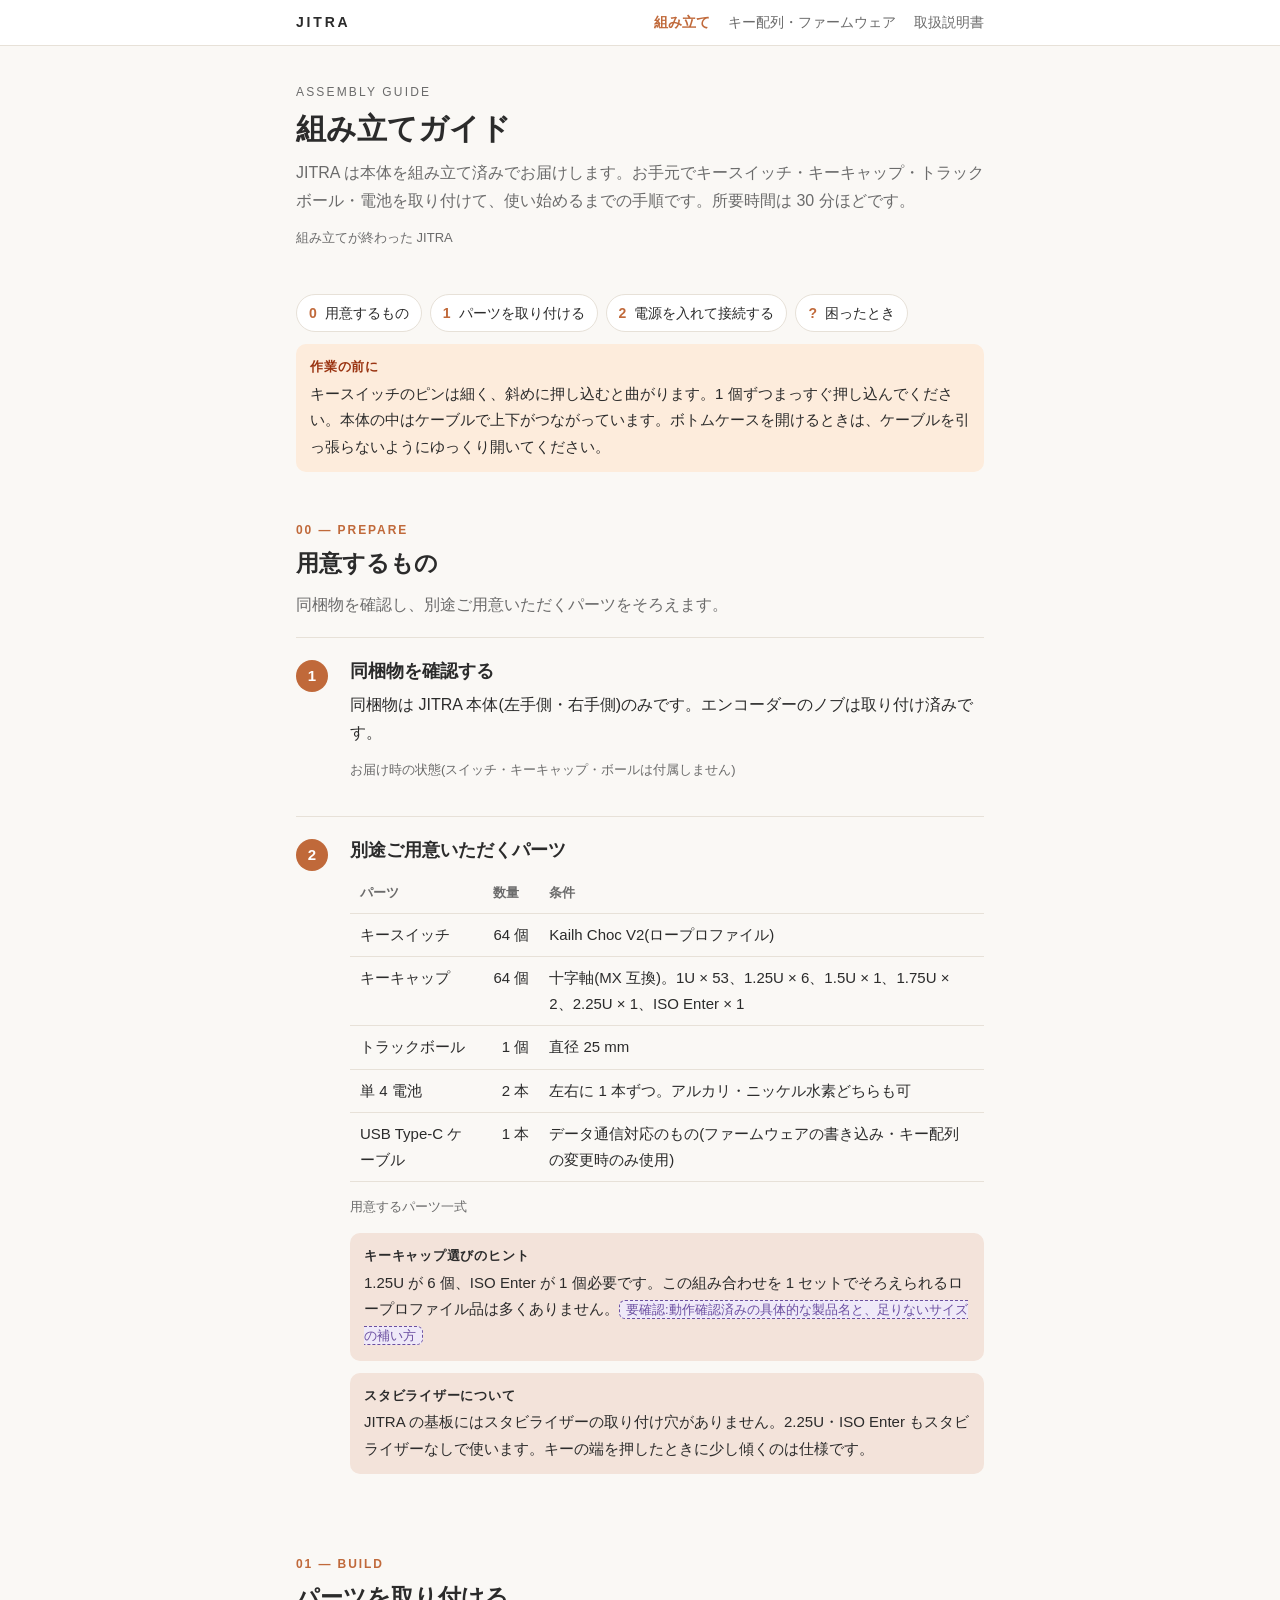
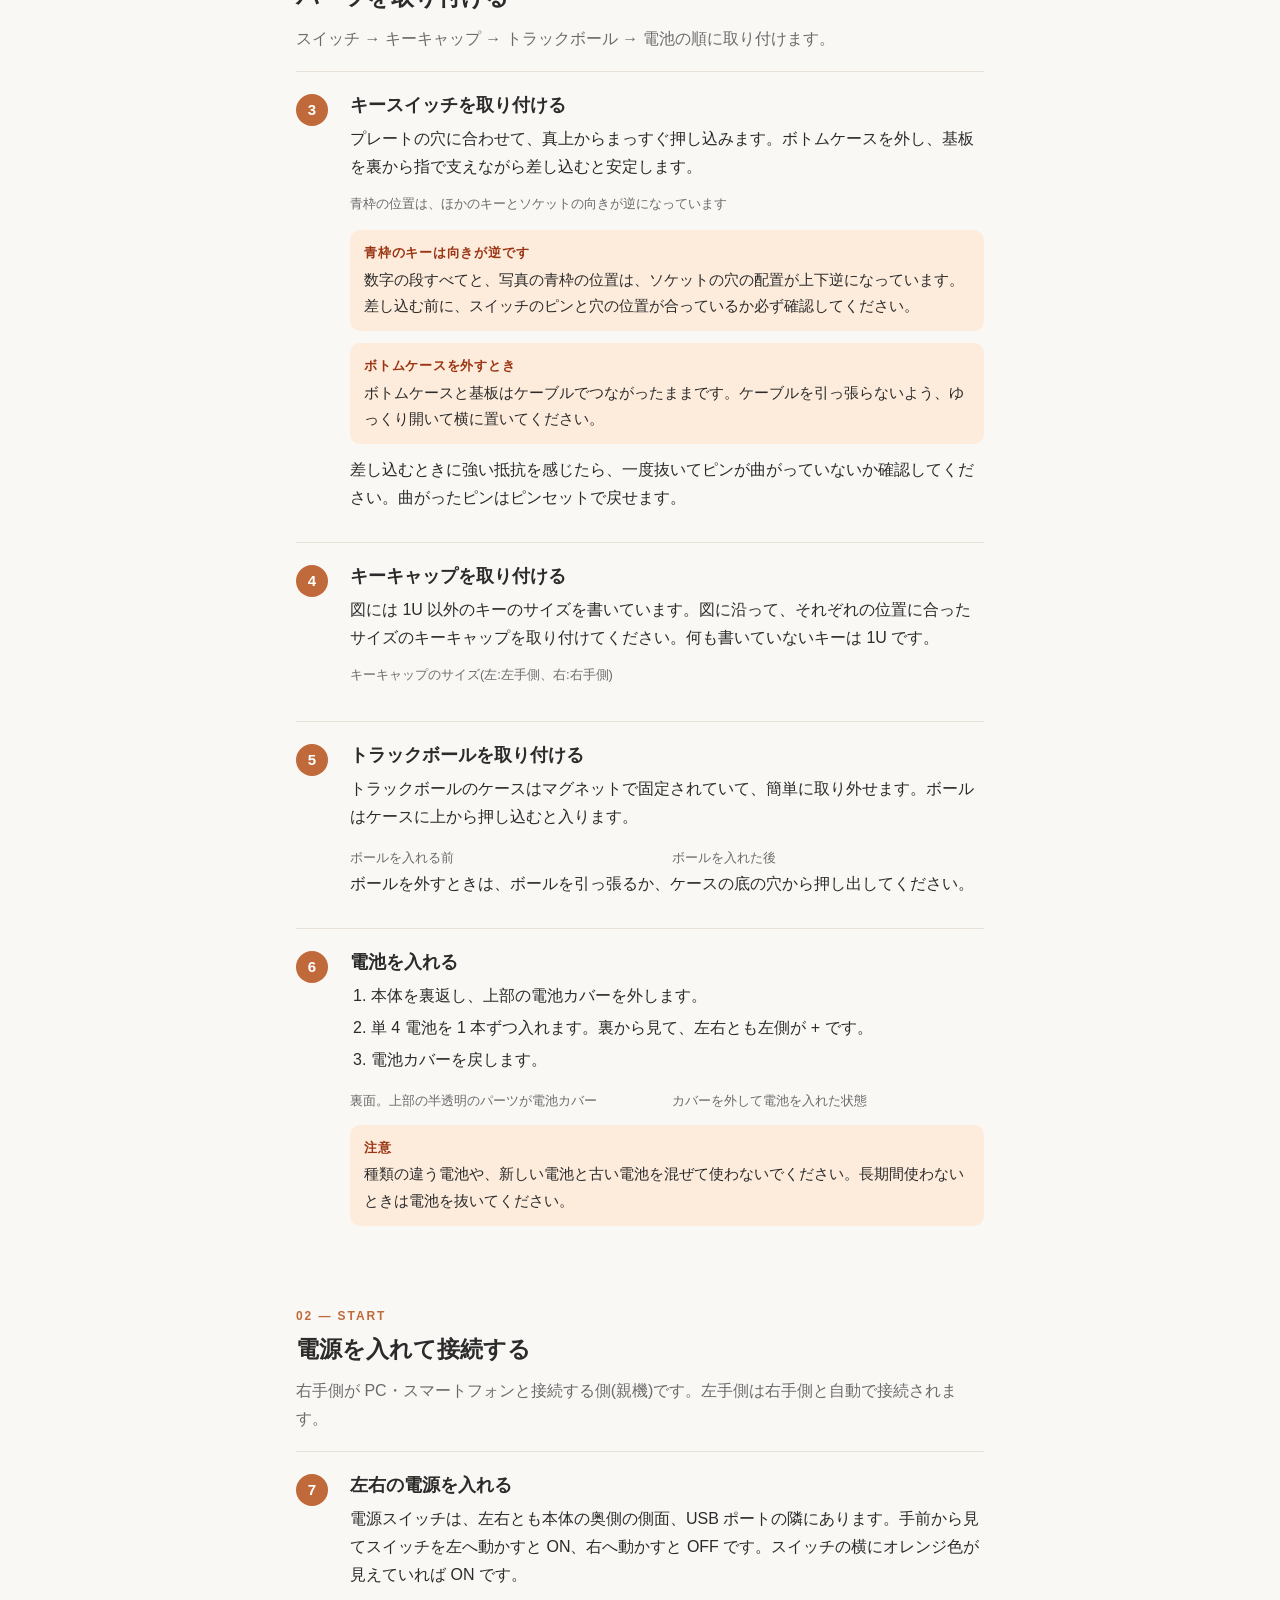
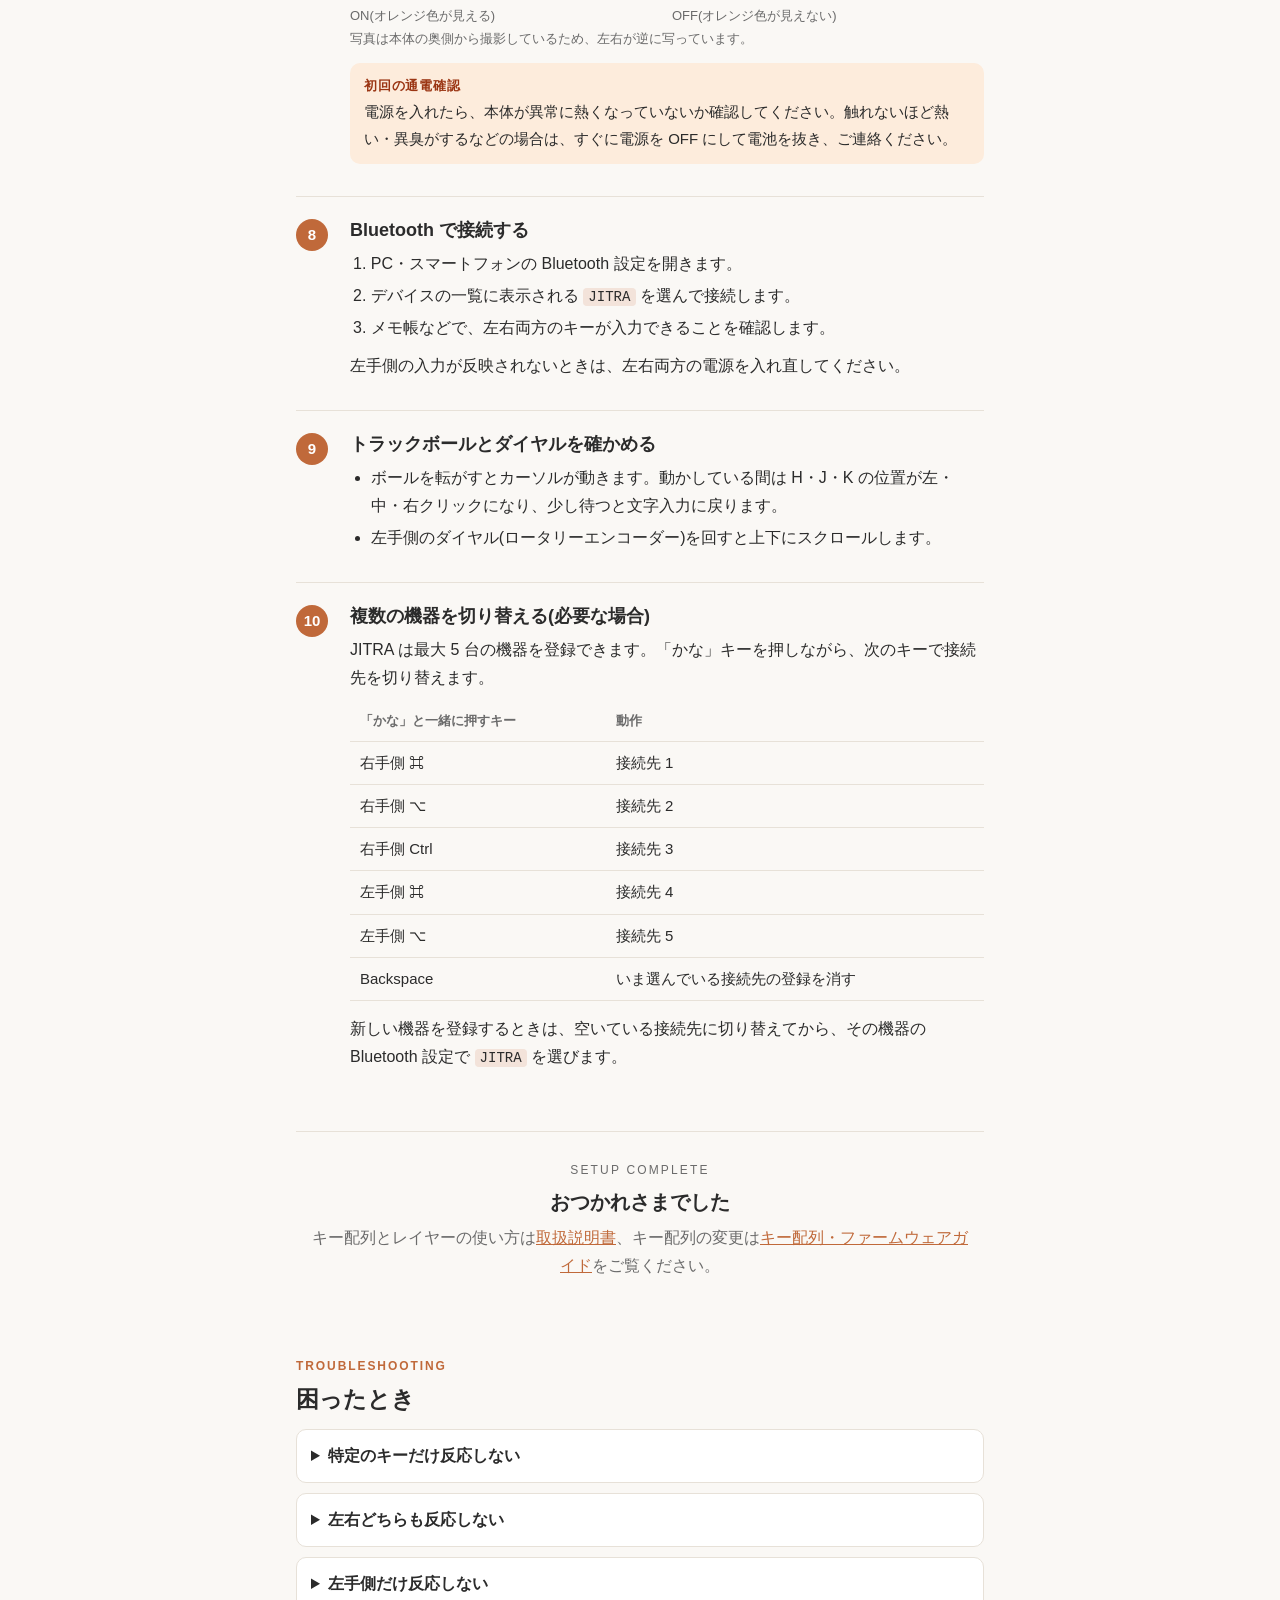
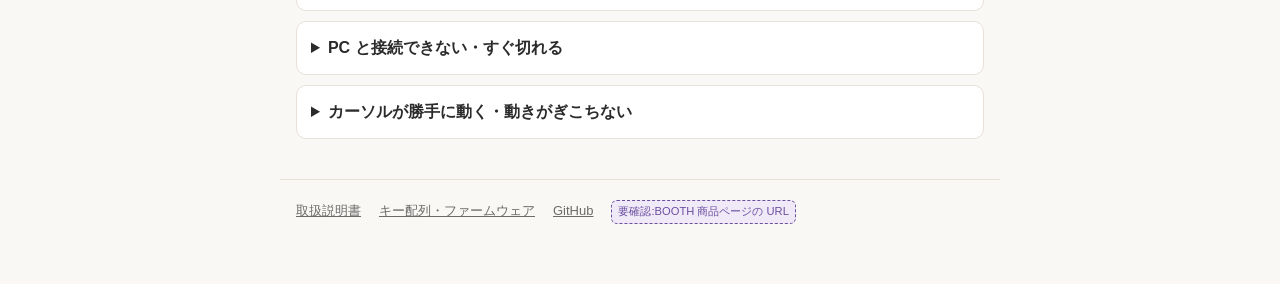
==== docs/assembly.html @ cb67deeb "Add assembly and firmware guides for buyers Co-Authored-By: Claude Opus 5.5 <noreply@anthropic.com>" ====
<!doctype html>
<html lang="ja">
<head>
<meta charset="utf-8">
<meta name="viewport" content="width=device-width, initial-scale=1, viewport-fit=cover">
<title>JITRA 組み立てガイド</title>
<link rel="stylesheet" href="guide.css">
</head>
<body>
<div class="topbar"><div class="in">
  <a class="brand" href="index.html">JITRA</a>
  <a href="assembly.html" aria-current="page">組み立て</a>
  <a href="firmware.html">キー配列・ファームウェア</a>
  <a href="index.html">取扱説明書</a>
</div></div>

<header class="hero">
  <p class="eyebrow">Assembly guide</p>
  <h1>組み立てガイド</h1>
  <p>JITRA は本体を組み立て済みでお届けします。お手元でキースイッチ・キーキャップ・トラックボール・電池を取り付けて、使い始めるまでの手順です。所要時間は 30 分ほどです。</p>
  <figure data-img="assets/guide/a05-complete.jpg"><figcaption>組み立てが終わった JITRA</figcaption></figure>
</header>

<main>
  <ul class="jump">
    <li><a href="#prepare"><b>0</b>用意するもの</a></li>
    <li><a href="#build"><b>1</b>パーツを取り付ける</a></li>
    <li><a href="#start"><b>2</b>電源を入れて接続する</a></li>
    <li><a href="#trouble"><b>?</b>困ったとき</a></li>
  </ul>

  <div class="note warn">
    <strong>作業の前に</strong>
    <p>キースイッチのピンは細く、斜めに押し込むと曲がります。1 個ずつまっすぐ押し込んでください。本体の中はケーブルで上下がつながっています。ボトムケースを開けるときは、ケーブルを引っ張らないようにゆっくり開いてください。</p>
  </div>

  <!-- ───────── 0 ───────── -->
  <section class="part" id="prepare">
    <p class="label">00 — Prepare</p>
    <h2>用意するもの</h2>
    <p class="lead">同梱物を確認し、別途ご用意いただくパーツをそろえます。</p>

    <div class="step">
      <div class="n">1</div>
      <div>
        <h3>同梱物を確認する</h3>
        <p>同梱物は JITRA 本体(左手側・右手側)のみです。エンコーダーのノブは取り付け済みです。</p>
        <figure data-img="assets/guide/a01-unbox.jpg"><figcaption>お届け時の状態(スイッチ・キーキャップ・ボールは付属しません)</figcaption></figure>
      </div>
    </div>

    <div class="step">
      <div class="n">2</div>
      <div>
        <h3>別途ご用意いただくパーツ</h3>
        <div class="tbl"><table>
          <thead><tr><th>パーツ</th><th>数量</th><th>条件</th></tr></thead>
          <tbody>
            <tr><td>キースイッチ</td><td class="num">64 個</td><td>Kailh Choc V2(ロープロファイル)</td></tr>
            <tr><td>キーキャップ</td><td class="num">64 個</td><td>十字軸(MX 互換)。1U × 53、1.25U × 6、1.5U × 1、1.75U × 2、2.25U × 1、ISO Enter × 1</td></tr>
            <tr><td>トラックボール</td><td class="num">1 個</td><td>直径 25 mm</td></tr>
            <tr><td>単 4 電池</td><td class="num">2 本</td><td>左右に 1 本ずつ。アルカリ・ニッケル水素どちらも可</td></tr>
            <tr><td>USB Type-C ケーブル</td><td class="num">1 本</td><td>データ通信対応のもの(ファームウェアの書き込み・キー配列の変更時のみ使用)</td></tr>
          </tbody>
        </table></div>
        <figure data-img="assets/guide/a02-parts.jpg"><figcaption>用意するパーツ一式</figcaption></figure>
        <div class="note">
          <strong>キーキャップ選びのヒント</strong>
          <p>1.25U が 6 個、ISO Enter が 1 個必要です。この組み合わせを 1 セットでそろえられるロープロファイル品は多くありません。<span class="todo">要確認:動作確認済みの具体的な製品名と、足りないサイズの補い方</span></p>
        </div>
        <div class="note">
          <strong>スタビライザーについて</strong>
          <p>JITRA の基板にはスタビライザーの取り付け穴がありません。2.25U・ISO Enter もスタビライザーなしで使います。キーの端を押したときに少し傾くのは仕様です。</p>
        </div>
      </div>
    </div>
  </section>

  <!-- ───────── 1 ───────── -->
  <section class="part" id="build">
    <p class="label">01 — Build</p>
    <h2>パーツを取り付ける</h2>
    <p class="lead">スイッチ → キーキャップ → トラックボール → 電池の順に取り付けます。</p>

    <div class="step">
      <div class="n">3</div>
      <div>
        <h3>キースイッチを取り付ける</h3>
        <p>プレートの穴に合わせて、真上からまっすぐ押し込みます。ボトムケースを外し、基板を裏から指で支えながら差し込むと安定します。</p>
        <figure data-img="assets/guide/a03-switch-orient.jpg"><figcaption>青枠の位置は、ほかのキーとソケットの向きが逆になっています</figcaption></figure>
        <div class="note warn">
          <strong>青枠のキーは向きが逆です</strong>
          <p>数字の段すべてと、写真の青枠の位置は、ソケットの穴の配置が上下逆になっています。差し込む前に、スイッチのピンと穴の位置が合っているか必ず確認してください。</p>
        </div>
        <div class="note warn">
          <strong>ボトムケースを外すとき</strong>
          <p>ボトムケースと基板はケーブルでつながったままです。ケーブルを引っ張らないよう、ゆっくり開いて横に置いてください。</p>
        </div>
        <p>差し込むときに強い抵抗を感じたら、一度抜いてピンが曲がっていないか確認してください。曲がったピンはピンセットで戻せます。</p>
      </div>
    </div>

    <div class="step">
      <div class="n">4</div>
      <div>
        <h3>キーキャップを取り付ける</h3>
        <p>図には 1U 以外のキーのサイズを書いています。図に沿って、それぞれの位置に合ったサイズのキーキャップを取り付けてください。何も書いていないキーは 1U です。</p>
        <figure data-img="assets/guide/a04-keycap-size.jpg"><figcaption>キーキャップのサイズ(左:左手側、右:右手側)</figcaption></figure>
      </div>
    </div>

    <div class="step">
      <div class="n">5</div>
      <div>
        <h3>トラックボールを取り付ける</h3>
        <p>トラックボールのケースはマグネットで固定されていて、簡単に取り外せます。ボールはケースに上から押し込むと入ります。</p>
        <div class="grid2">
          <figure data-img="assets/guide/a06-trackball-before.jpg"><figcaption>ボールを入れる前</figcaption></figure>
          <figure data-img="assets/guide/a06-trackball-after.jpg"><figcaption>ボールを入れた後</figcaption></figure>
        </div>
        <p>ボールを外すときは、ボールを引っ張るか、ケースの底の穴から押し出してください。</p>
      </div>
    </div>

    <div class="step">
      <div class="n">6</div>
      <div>
        <h3>電池を入れる</h3>
        <ol>
          <li>本体を裏返し、上部の電池カバーを外します。</li>
          <li>単 4 電池を 1 本ずつ入れます。裏から見て、左右とも左側が + です。</li>
          <li>電池カバーを戻します。</li>
        </ol>
        <div class="grid2">
          <figure data-img="assets/guide/a07-battery-cover.jpg"><figcaption>裏面。上部の半透明のパーツが電池カバー</figcaption></figure>
          <figure data-img="assets/guide/a08-battery.jpg"><figcaption>カバーを外して電池を入れた状態</figcaption></figure>
        </div>
        <div class="note warn">
          <strong>注意</strong>
          <p>種類の違う電池や、新しい電池と古い電池を混ぜて使わないでください。長期間使わないときは電池を抜いてください。</p>
        </div>
      </div>
    </div>
  </section>

  <!-- ───────── 2 ───────── -->
  <section class="part" id="start">
    <p class="label">02 — Start</p>
    <h2>電源を入れて接続する</h2>
    <p class="lead">右手側が PC・スマートフォンと接続する側(親機)です。左手側は右手側と自動で接続されます。</p>

    <div class="step">
      <div class="n">7</div>
      <div>
        <h3>左右の電源を入れる</h3>
        <p>電源スイッチは、左右とも本体の奥側の側面、USB ポートの隣にあります。手前から見てスイッチを左へ動かすと ON、右へ動かすと OFF です。スイッチの横にオレンジ色が見えていれば ON です。</p>
        <div class="grid2">
          <figure data-img="assets/guide/a09-power-on.jpg"><figcaption>ON(オレンジ色が見える)</figcaption></figure>
          <figure data-img="assets/guide/a09-power-off.jpg"><figcaption>OFF(オレンジ色が見えない)</figcaption></figure>
        </div>
        <p style="font-size:13px;color:var(--muted)">写真は本体の奥側から撮影しているため、左右が逆に写っています。</p>
        <div class="note warn">
          <strong>初回の通電確認</strong>
          <p>電源を入れたら、本体が異常に熱くなっていないか確認してください。触れないほど熱い・異臭がするなどの場合は、すぐに電源を OFF にして電池を抜き、ご連絡ください。</p>
        </div>
      </div>
    </div>

    <div class="step">
      <div class="n">8</div>
      <div>
        <h3>Bluetooth で接続する</h3>
        <ol>
          <li>PC・スマートフォンの Bluetooth 設定を開きます。</li>
          <li>デバイスの一覧に表示される <code>JITRA</code> を選んで接続します。</li>
          <li>メモ帳などで、左右両方のキーが入力できることを確認します。</li>
        </ol>
        <p>左手側の入力が反映されないときは、左右両方の電源を入れ直してください。</p>
      </div>
    </div>

    <div class="step">
      <div class="n">9</div>
      <div>
        <h3>トラックボールとダイヤルを確かめる</h3>
        <ul>
          <li>ボールを転がすとカーソルが動きます。動かしている間は H・J・K の位置が左・中・右クリックになり、少し待つと文字入力に戻ります。</li>
          <li>左手側のダイヤル(ロータリーエンコーダー)を回すと上下にスクロールします。</li>
        </ul>
      </div>
    </div>

    <div class="step">
      <div class="n">10</div>
      <div>
        <h3>複数の機器を切り替える(必要な場合)</h3>
        <p>JITRA は最大 5 台の機器を登録できます。「かな」キーを押しながら、次のキーで接続先を切り替えます。</p>
        <div class="tbl"><table>
          <thead><tr><th>「かな」と一緒に押すキー</th><th>動作</th></tr></thead>
          <tbody>
            <tr><td>右手側 ⌘</td><td>接続先 1</td></tr>
            <tr><td>右手側 ⌥</td><td>接続先 2</td></tr>
            <tr><td>右手側 Ctrl</td><td>接続先 3</td></tr>
            <tr><td>左手側 ⌘</td><td>接続先 4</td></tr>
            <tr><td>左手側 ⌥</td><td>接続先 5</td></tr>
            <tr><td>Backspace</td><td>いま選んでいる接続先の登録を消す</td></tr>
          </tbody>
        </table></div>
        <p>新しい機器を登録するときは、空いている接続先に切り替えてから、その機器の Bluetooth 設定で <code>JITRA</code> を選びます。</p>
      </div>
    </div>

    <div class="done">
      <p class="eyebrow">Setup complete</p>
      <h3>おつかれさまでした</h3>
      <p>キー配列とレイヤーの使い方は<a href="index.html">取扱説明書</a>、キー配列の変更は<a href="firmware.html">キー配列・ファームウェアガイド</a>をご覧ください。</p>
    </div>
  </section>

  <!-- ───────── ? ───────── -->
  <section class="part" id="trouble">
    <p class="label">Troubleshooting</p>
    <h2>困ったとき</h2>

    <details>
      <summary>特定のキーだけ反応しない</summary>
      <div><p>そのキーのスイッチを一度抜き、ピンが曲がっていないか、向きが合っているか(手順 3 の青枠)を確認してから差し直してください。ほかのキーのスイッチと入れ替えて、スイッチ側の不良かどうかを切り分けることもできます。</p></div>
    </details>
    <details>
      <summary>左右どちらも反応しない</summary>
      <div><p>電池の向きと残量、電源スイッチが ON(オレンジ色が見える状態)になっているかを確認してください。</p></div>
    </details>
    <details>
      <summary>左手側だけ反応しない</summary>
      <div><p>左手側の電池を確認し、左右両方の電源を入れ直してください。直らない場合は<a href="firmware.html#reset">接続のリセット</a>を行ってください。</p></div>
    </details>
    <details>
      <summary>PC と接続できない・すぐ切れる</summary>
      <div><p>PC の Bluetooth 設定から <code>JITRA</code> を削除し、「かな」+ Backspace で JITRA 側の登録も消してから、もう一度接続してください。</p></div>
    </details>
    <details>
      <summary>カーソルが勝手に動く・動きがぎこちない</summary>
      <div><p>トラックボールケースを外し、ボールとケースの内側のほこりを取り除いてください。</p></div>
    </details>
  </section>
</main>

<footer>
  <a href="index.html">取扱説明書</a>
  <a href="firmware.html">キー配列・ファームウェア</a>
  <a href="https://github.com/fuku813-ui/zmk-config-JITRA">GitHub</a>
  <span class="todo">要確認:BOOTH 商品ページの URL</span>
</footer>

<script>
// 画像ファイルがあれば表示し、まだ無ければ撮影指示の枠を出す
document.querySelectorAll('figure[data-img]').forEach(function (f) {
  var src = f.getAttribute('data-img');
  var cap = f.querySelector('figcaption');
  var img = new Image();
  img.alt = cap ? cap.textContent : '';
  img.loading = 'lazy';
  img.onload = function () { f.insertBefore(img, cap); };
  img.onerror = function () {
    var ph = document.createElement('div');
    ph.className = 'ph';
    ph.innerHTML = '<div><b></b><span></span></div>';
    ph.querySelector('b').textContent = src.split('/').pop();
    ph.querySelector('span').textContent = '写真:' + img.alt;
    f.insertBefore(ph, cap);
  };
  img.src = src;
});
</script>
</body>
</html>
---- docs/guide.css ----
/* JITRA 購入者向けガイド共通スタイル(取扱説明書 index.html と同じトークン) */
:root {
  --bg: #faf8f5;
  --card: #ffffff;
  --text: #2b2b2b;
  --muted: #6b6b6b;
  --accent: #c0693a;
  --accent-soft: #f3e3da;
  --line: #e7e1d8;
  --warn: #9a3412;
  --warn-soft: #fdecdc;
  --todo: #6b4fa0;
  --todo-soft: #efe9f8;
  --k1: #ffffff;
  --k2: #f3e3da;
  --k3: #e9d1bd;
  --k4: #d9b393;
  --mono: ui-monospace, "SF Mono", Menlo, Consolas, monospace;
}
@media (prefers-color-scheme: dark) {
  :root:not([data-theme="light"]) {
    --bg: #1c1a18; --card: #262320; --text: #ece7e1; --muted: #aba39a;
    --accent: #e08a5f; --accent-soft: #3a2c23; --line: #3a342d;
    --warn: #f0a070; --warn-soft: #3b2418; --todo: #c4aef0; --todo-soft: #2c2538;
    --k1: #2e2a26; --k2: #3a2c23; --k3: #4a3526; --k4: #5e4029;
    color-scheme: dark;
  }
}
:root[data-theme="dark"] {
  --bg: #1c1a18; --card: #262320; --text: #ece7e1; --muted: #aba39a;
  --accent: #e08a5f; --accent-soft: #3a2c23; --line: #3a342d;
  --warn: #f0a070; --warn-soft: #3b2418; --todo: #c4aef0; --todo-soft: #2c2538;
  --k1: #2e2a26; --k2: #3a2c23; --k3: #4a3526; --k4: #5e4029;
  color-scheme: dark;
}
* { box-sizing: border-box; }
body {
  margin: 0;
  background: var(--bg);
  color: var(--text);
  font-family: -apple-system, BlinkMacSystemFont, "Hiragino Sans", "Yu Gothic", sans-serif;
  font-size: 16px;
  line-height: 1.75;
  padding-bottom: 60px;
}
a { color: var(--accent); }
a:focus-visible, summary:focus-visible { outline: 2px solid var(--accent); outline-offset: 2px; }
code { font-family: var(--mono); font-size: 0.88em; background: var(--accent-soft); padding: 1px 5px; border-radius: 4px; word-break: break-all; }

.topbar { border-bottom: 1px solid var(--line); background: var(--card); }
.topbar .in { max-width: 720px; margin: 0 auto; padding: 10px 16px; display: flex; flex-wrap: wrap; gap: 6px 18px; align-items: center; font-size: 14px; }
.topbar .brand { font-weight: 700; letter-spacing: 0.2em; margin-right: auto; color: var(--text); text-decoration: none; }
.topbar a { color: var(--muted); text-decoration: none; }
.topbar a[aria-current="page"] { color: var(--accent); font-weight: 600; }

header.hero { max-width: 720px; margin: 0 auto; padding: 36px 16px 8px; }
header.hero .eyebrow { font-size: 12px; letter-spacing: 0.18em; color: var(--muted); text-transform: uppercase; margin: 0; }
header.hero h1 { margin: 6px 0 10px; font-size: 30px; line-height: 1.35; text-wrap: balance; }
header.hero p { margin: 0; color: var(--muted); }

main { max-width: 720px; margin: 0 auto; padding: 0 16px; }

.jump { display: flex; flex-wrap: wrap; gap: 8px; margin: 22px 0 8px; padding: 0; list-style: none; }
.jump a { display: inline-flex; gap: 8px; align-items: baseline; padding: 6px 12px; border: 1px solid var(--line); border-radius: 999px; background: var(--card); color: var(--text); text-decoration: none; font-size: 14px; }
.jump a b { color: var(--accent); font-variant-numeric: tabular-nums; }

section.part { margin-top: 48px; }
.part > .label { font-size: 12px; letter-spacing: 0.16em; color: var(--accent); text-transform: uppercase; margin: 0; font-weight: 600; }
.part > h2 { font-size: 23px; margin: 2px 0 8px; text-wrap: balance; }
.part > .lead { color: var(--muted); margin: 0 0 18px; }

.step { display: grid; grid-template-columns: 40px minmax(0, 1fr); gap: 0 14px; padding: 20px 0; border-top: 1px solid var(--line); }
.step .n { width: 32px; height: 32px; border-radius: 50%; background: var(--accent); color: var(--card); display: grid; place-items: center; font-weight: 700; font-size: 15px; font-variant-numeric: tabular-nums; margin-top: 2px; }
.step h3 { margin: 0 0 6px; font-size: 18px; line-height: 1.5; }
.step p { margin: 0 0 10px; }
.step ol, .step ul { margin: 0 0 10px; padding-left: 1.3em; }
.step li { margin-bottom: 4px; }

.note { border-radius: 10px; padding: 12px 14px; margin: 12px 0; font-size: 15px; background: var(--accent-soft); }
.note > strong:first-child { display: block; font-size: 13px; letter-spacing: 0.06em; margin-bottom: 2px; }
.note.warn { background: var(--warn-soft); }
.note.warn > strong:first-child { color: var(--warn); }
.note p { margin: 0; }

/* 要確認:出品前に内田さんが確認・書き換える箇所 */
.todo { border: 1px dashed var(--todo); color: var(--todo); background: var(--todo-soft); border-radius: 6px; padding: 1px 6px; font-size: 0.86em; }
div.todo { display: block; padding: 8px 12px; margin: 10px 0; }

figure { margin: 12px 0 14px; }
figure img { display: block; width: 100%; height: auto; border-radius: 10px; border: 1px solid var(--line); }
figure figcaption { font-size: 13px; color: var(--muted); margin-top: 6px; }
.ph { display: grid; place-items: center; text-align: center; aspect-ratio: 4 / 3; max-width: 100%; border: 2px dashed var(--line); border-radius: 10px; background: var(--card); color: var(--muted); padding: 16px; font-size: 13px; line-height: 1.6; }
.ph b { display: block; font-family: var(--mono); color: var(--todo); font-weight: 600; margin-bottom: 4px; word-break: break-all; }

.grid2 { display: grid; grid-template-columns: repeat(auto-fit, minmax(220px, 1fr)); gap: 10px; }
.grid2 figure { margin: 0; }

table { border-collapse: collapse; width: 100%; font-size: 15px; }
.tbl { overflow-x: auto; margin: 10px 0 14px; }
th, td { text-align: left; padding: 8px 10px; border-bottom: 1px solid var(--line); vertical-align: top; }
th { font-size: 13px; color: var(--muted); font-weight: 600; white-space: nowrap; }
td.num { font-variant-numeric: tabular-nums; text-align: right; white-space: nowrap; }

.kbdwrap { overflow-x: auto; background: var(--card); border: 1px solid var(--line); border-radius: 10px; padding: 12px; margin: 10px 0; }
svg.kbd { display: block; min-width: 560px; width: 100%; height: auto; }
svg.kbd .k { stroke: var(--muted); stroke-width: 1; }
svg.kbd .u1 { fill: var(--k1); }
svg.kbd .u125 { fill: var(--k2); }
svg.kbd .u15, svg.kbd .u175 { fill: var(--k3); }
svg.kbd .u225, svg.kbd .iso { fill: var(--k4); }
svg.kbd text { fill: var(--text); text-anchor: middle; font-family: inherit; }
.legend { display: flex; flex-wrap: wrap; gap: 6px 14px; font-size: 13px; color: var(--muted); }
.legend i { display: inline-block; width: 14px; height: 14px; border: 1px solid var(--muted); border-radius: 3px; vertical-align: -2px; margin-right: 4px; }

details { border: 1px solid var(--line); border-radius: 10px; background: var(--card); margin: 10px 0; }
details summary { cursor: pointer; padding: 12px 14px; font-weight: 600; }
details > div { padding: 0 14px 12px; }

.done { text-align: center; padding: 28px 16px; margin-top: 30px; border-top: 1px solid var(--line); }
.done h3 { font-size: 20px; margin: 4px 0; }
.done p { color: var(--muted); margin: 0; }

footer { max-width: 720px; margin: 40px auto 0; padding: 20px 16px 0; border-top: 1px solid var(--line); font-size: 13px; color: var(--muted); display: flex; flex-wrap: wrap; gap: 6px 18px; }
footer a { color: var(--muted); }
.done .eyebrow { font-size: 12px; letter-spacing: 0.18em; color: var(--muted); text-transform: uppercase; margin: 0; }
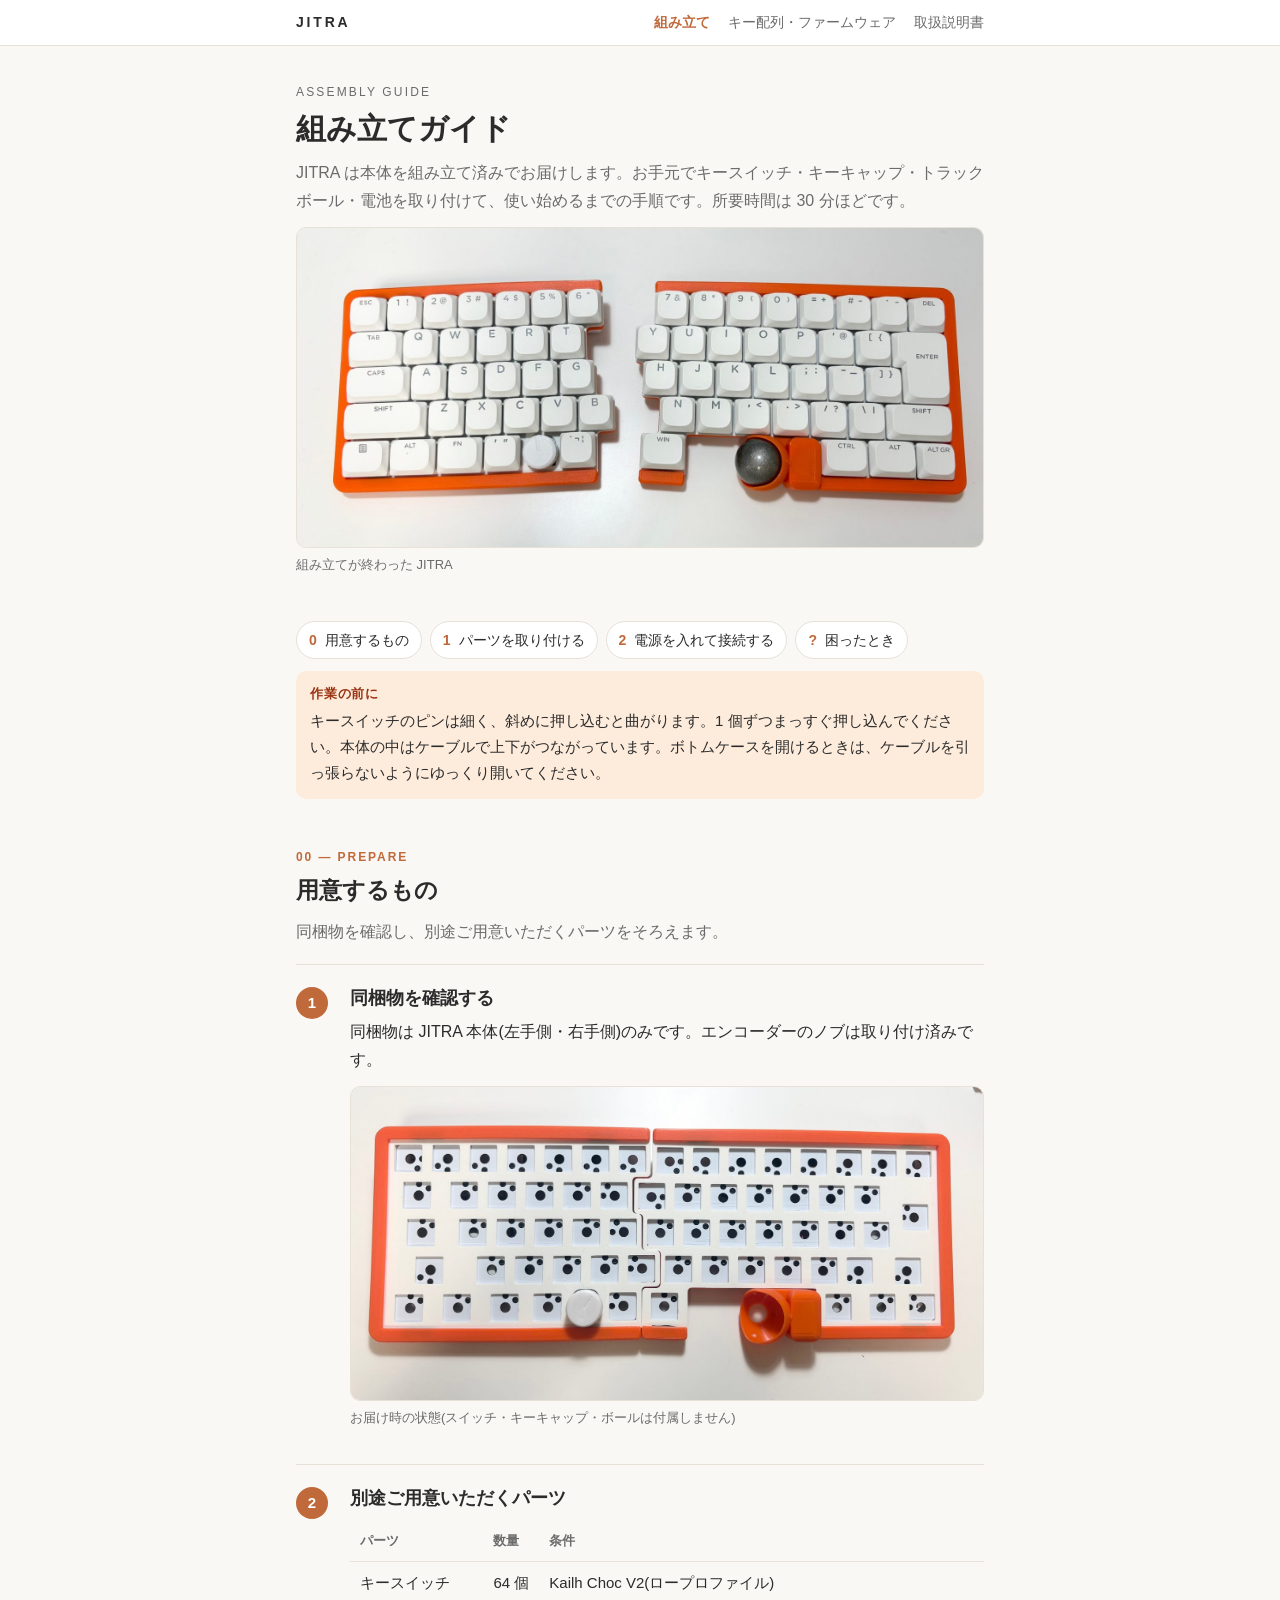
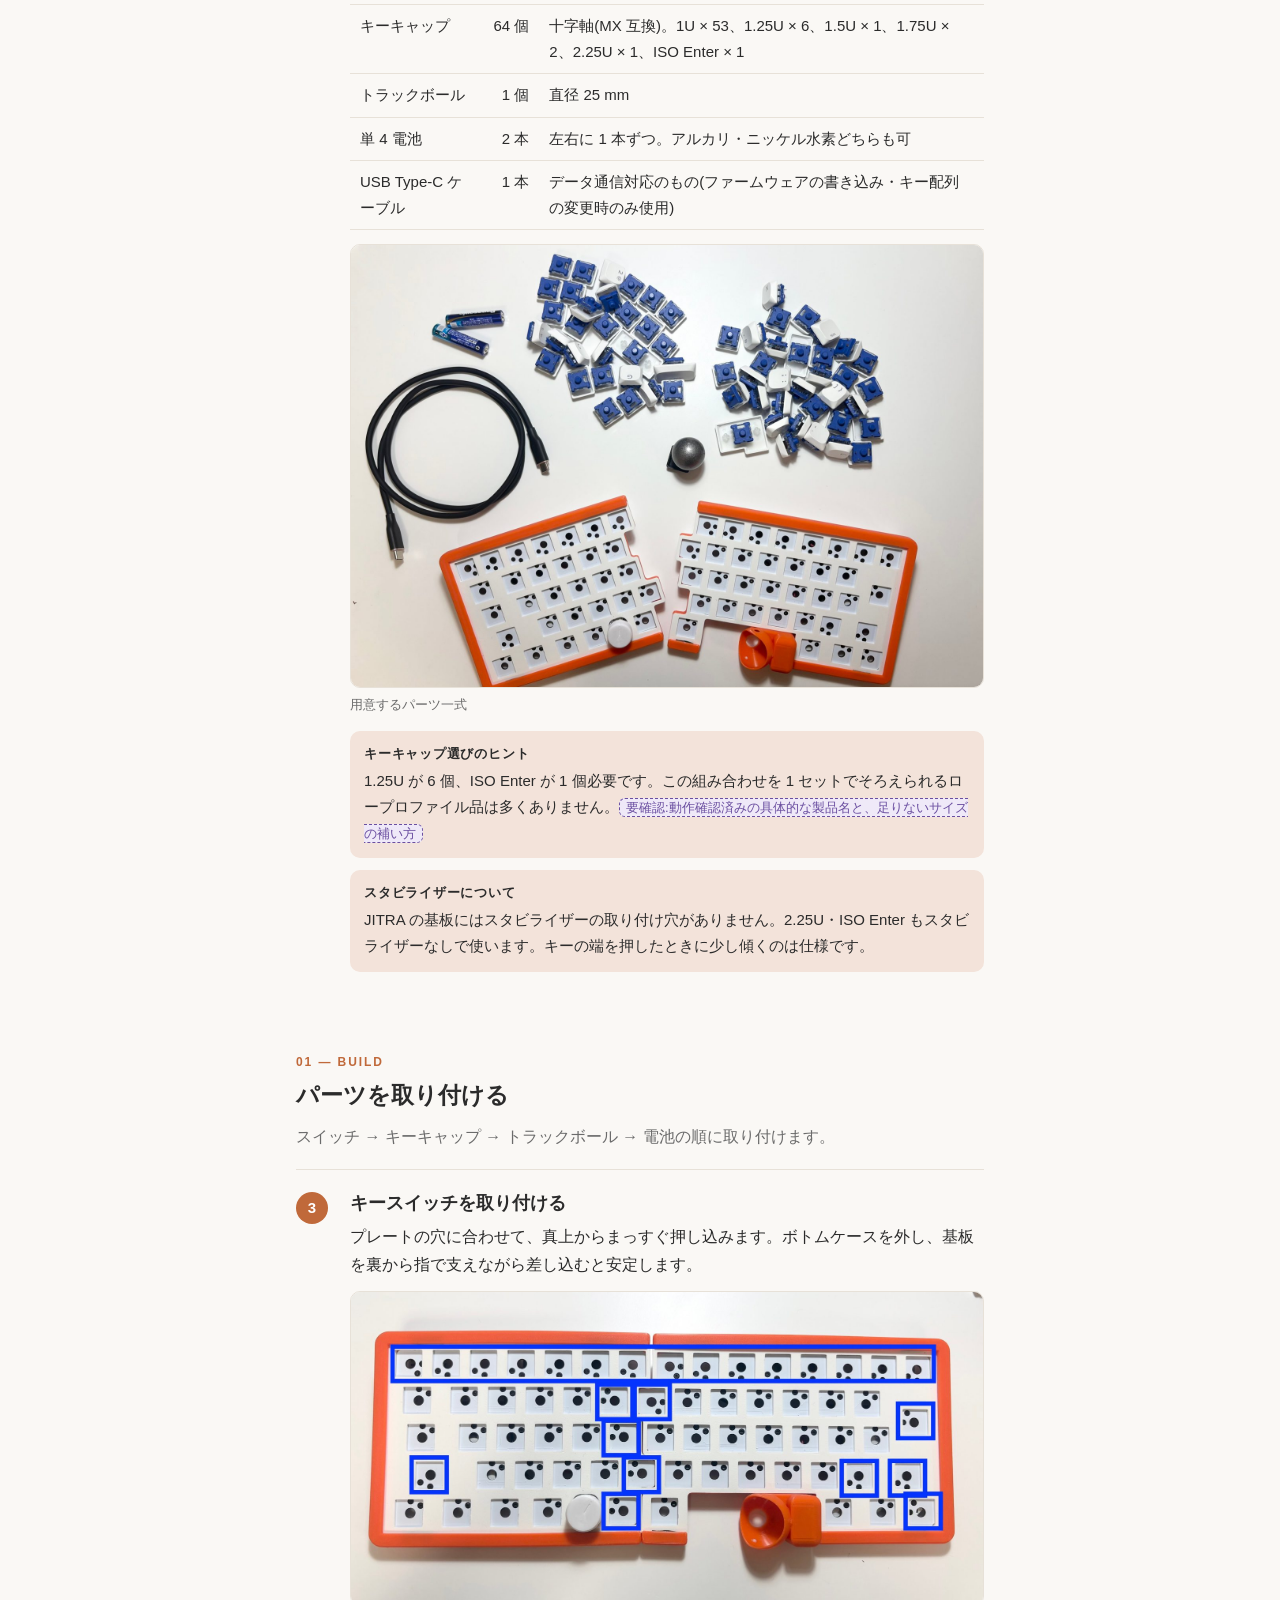
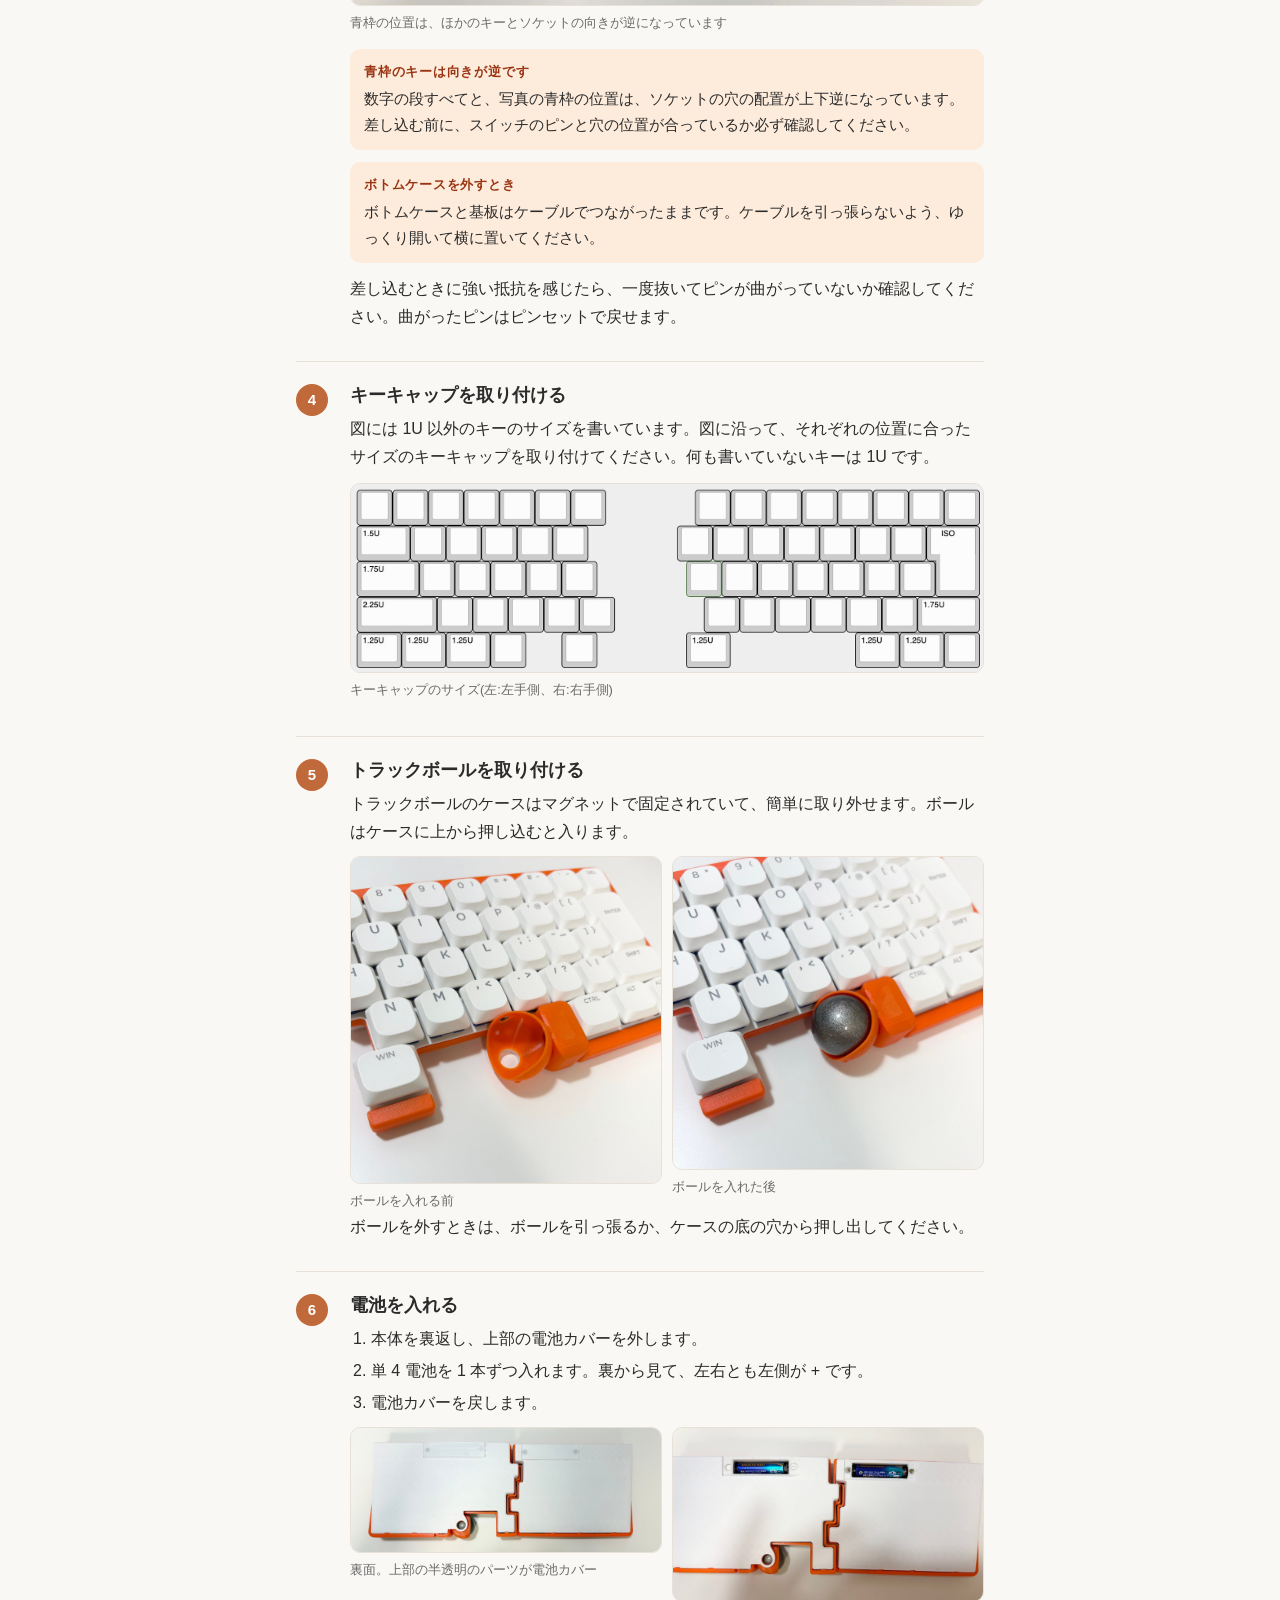
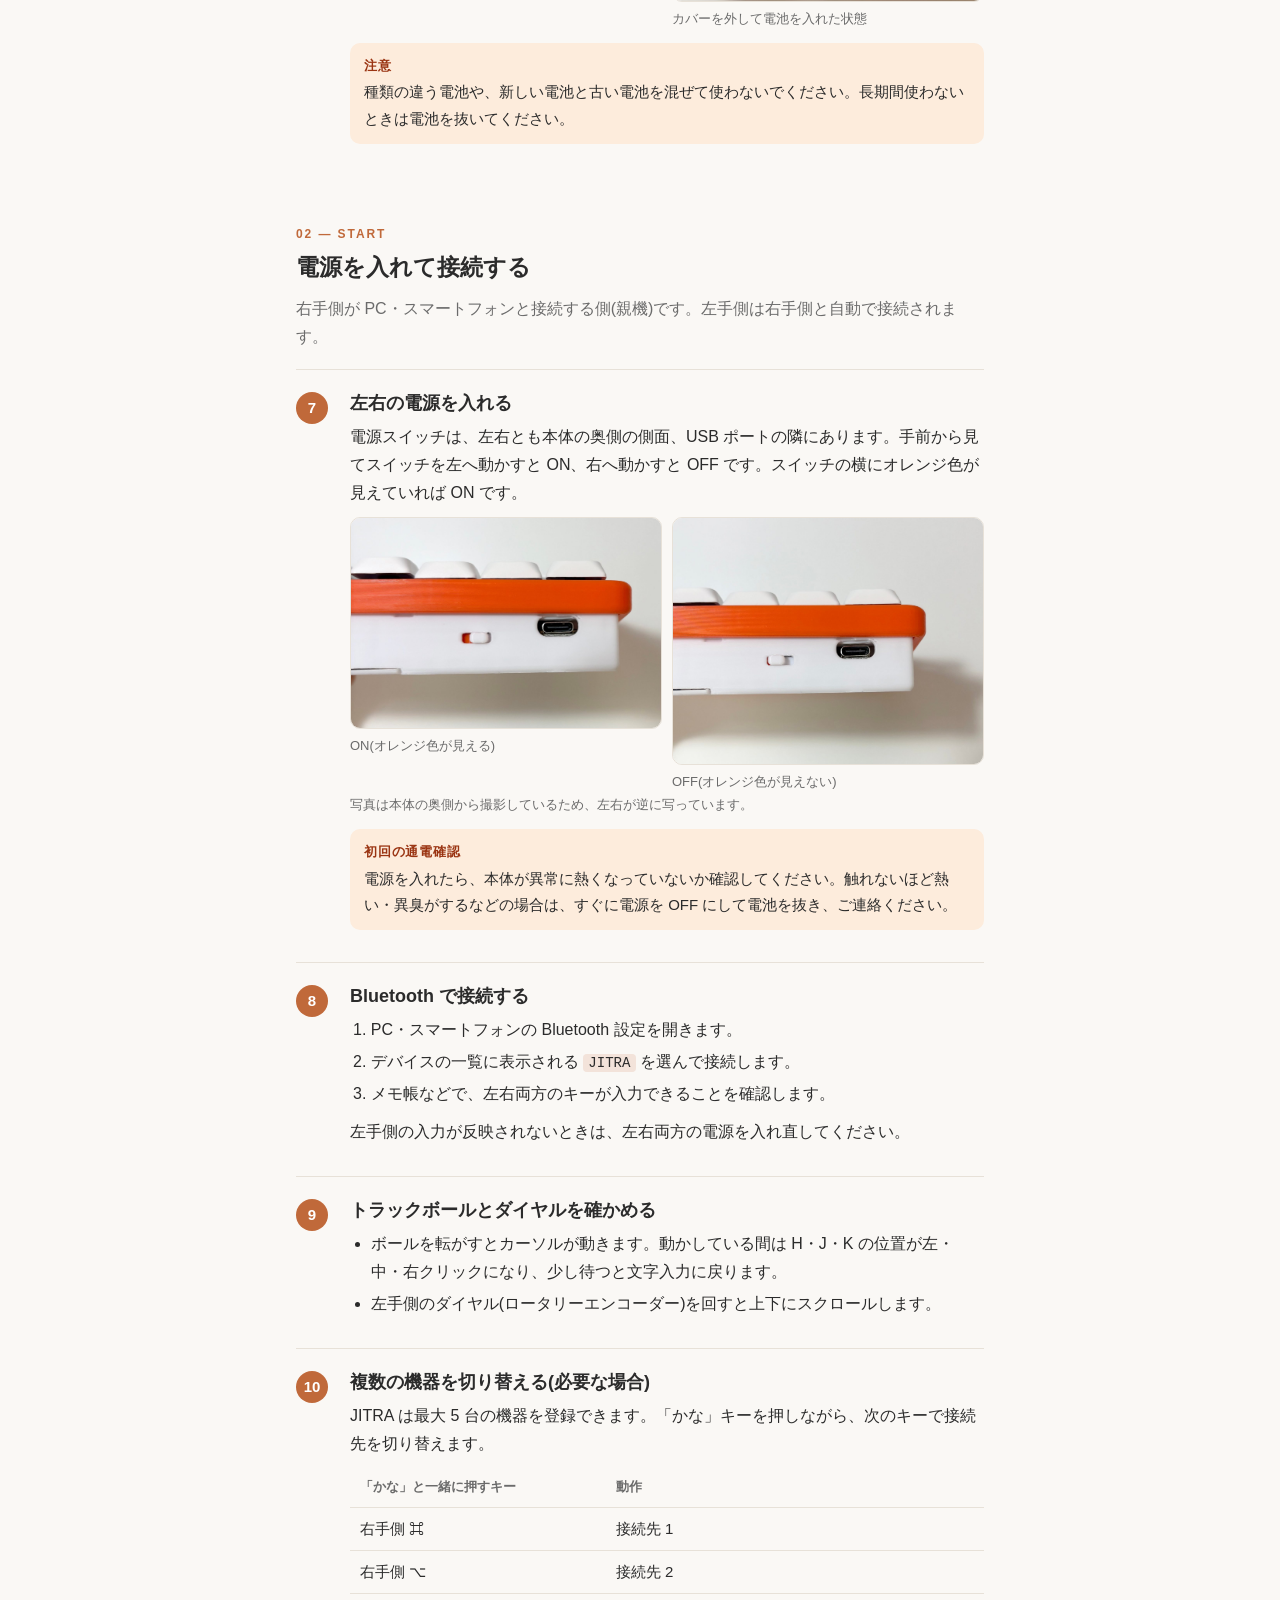
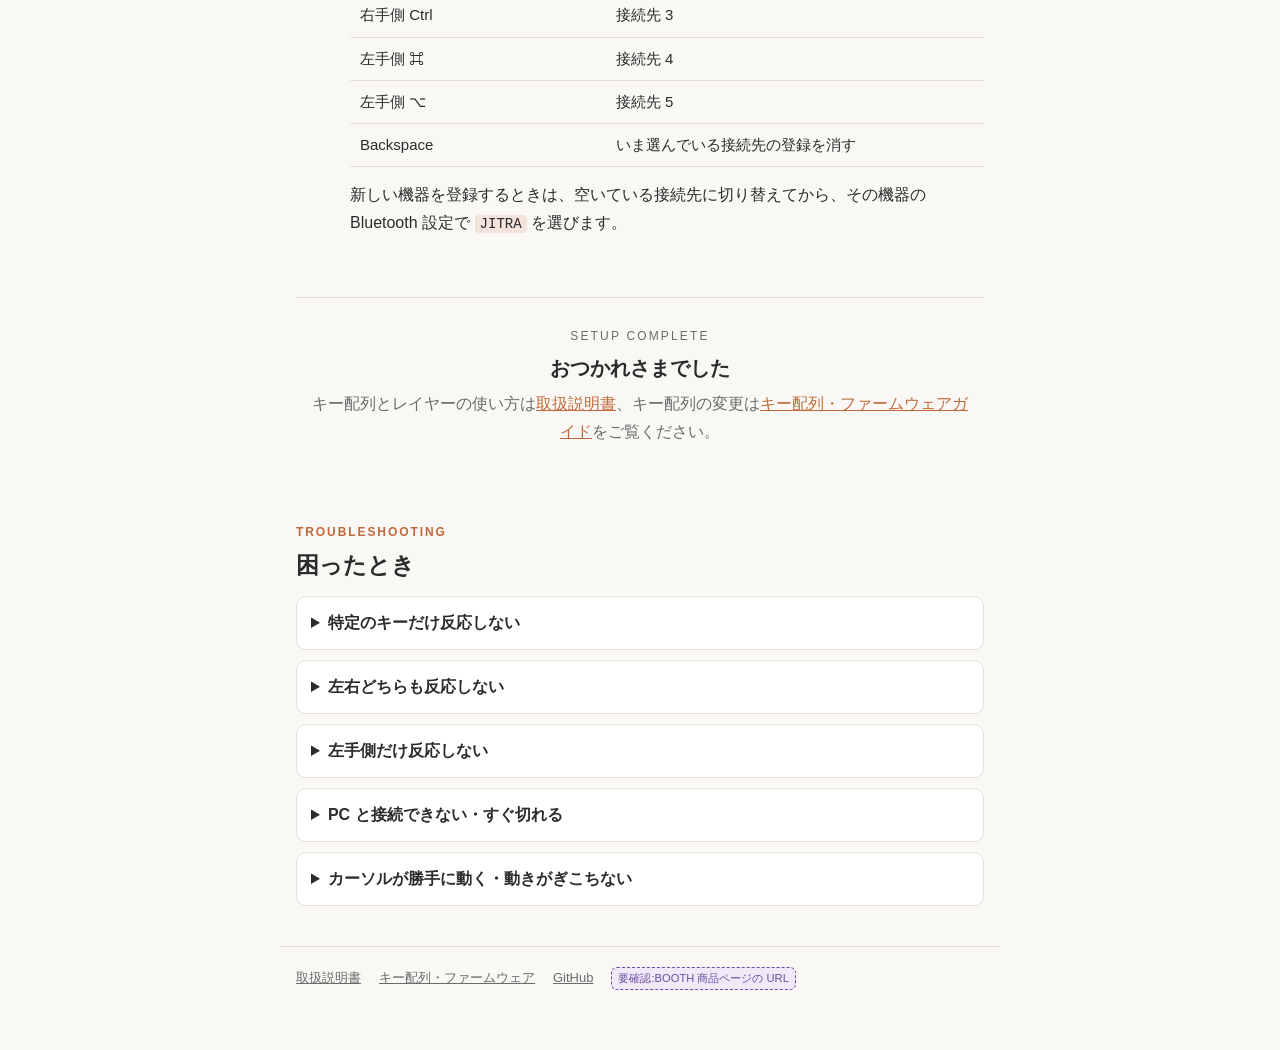
==== commit d1493097: "Guides: insert lazy images before loading so they display Co-Authored-By: Claude Opus 5.5 <noreply@a" ====
--- a/docs/assembly.html
+++ b/docs/assembly.html
@@ -260,15 +260,16 @@
   var img = new Image();
   img.alt = cap ? cap.textContent : '';
   img.loading = 'lazy';
-  img.onload = function () { f.insertBefore(img, cap); };
   img.onerror = function () {
     var ph = document.createElement('div');
     ph.className = 'ph';
     ph.innerHTML = '<div><b></b><span></span></div>';
     ph.querySelector('b').textContent = src.split('/').pop();
     ph.querySelector('span').textContent = '写真:' + img.alt;
-    f.insertBefore(ph, cap);
+    f.replaceChild(ph, img);
   };
+  // lazy の画像は DOM に入れないと読み込まれないので、先に挿入する
+  f.insertBefore(img, cap);
   img.src = src;
 });
 </script>
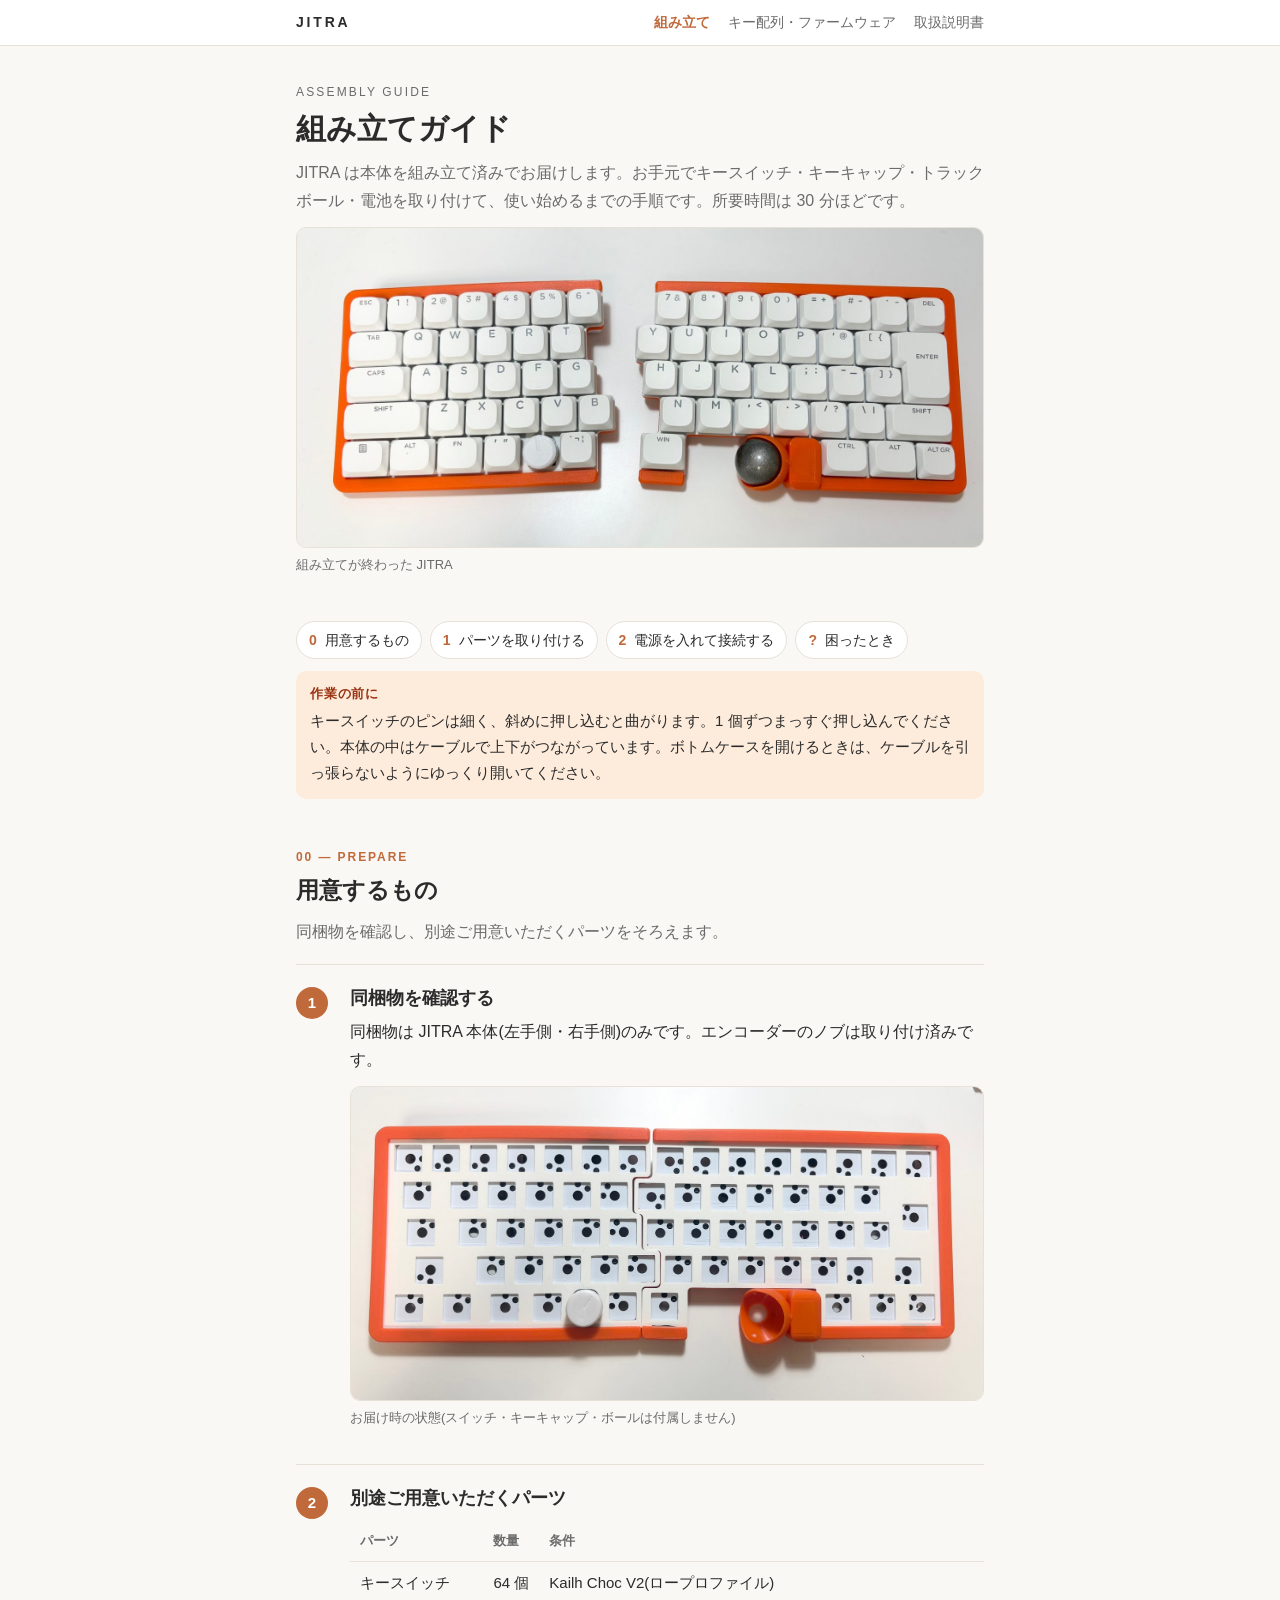
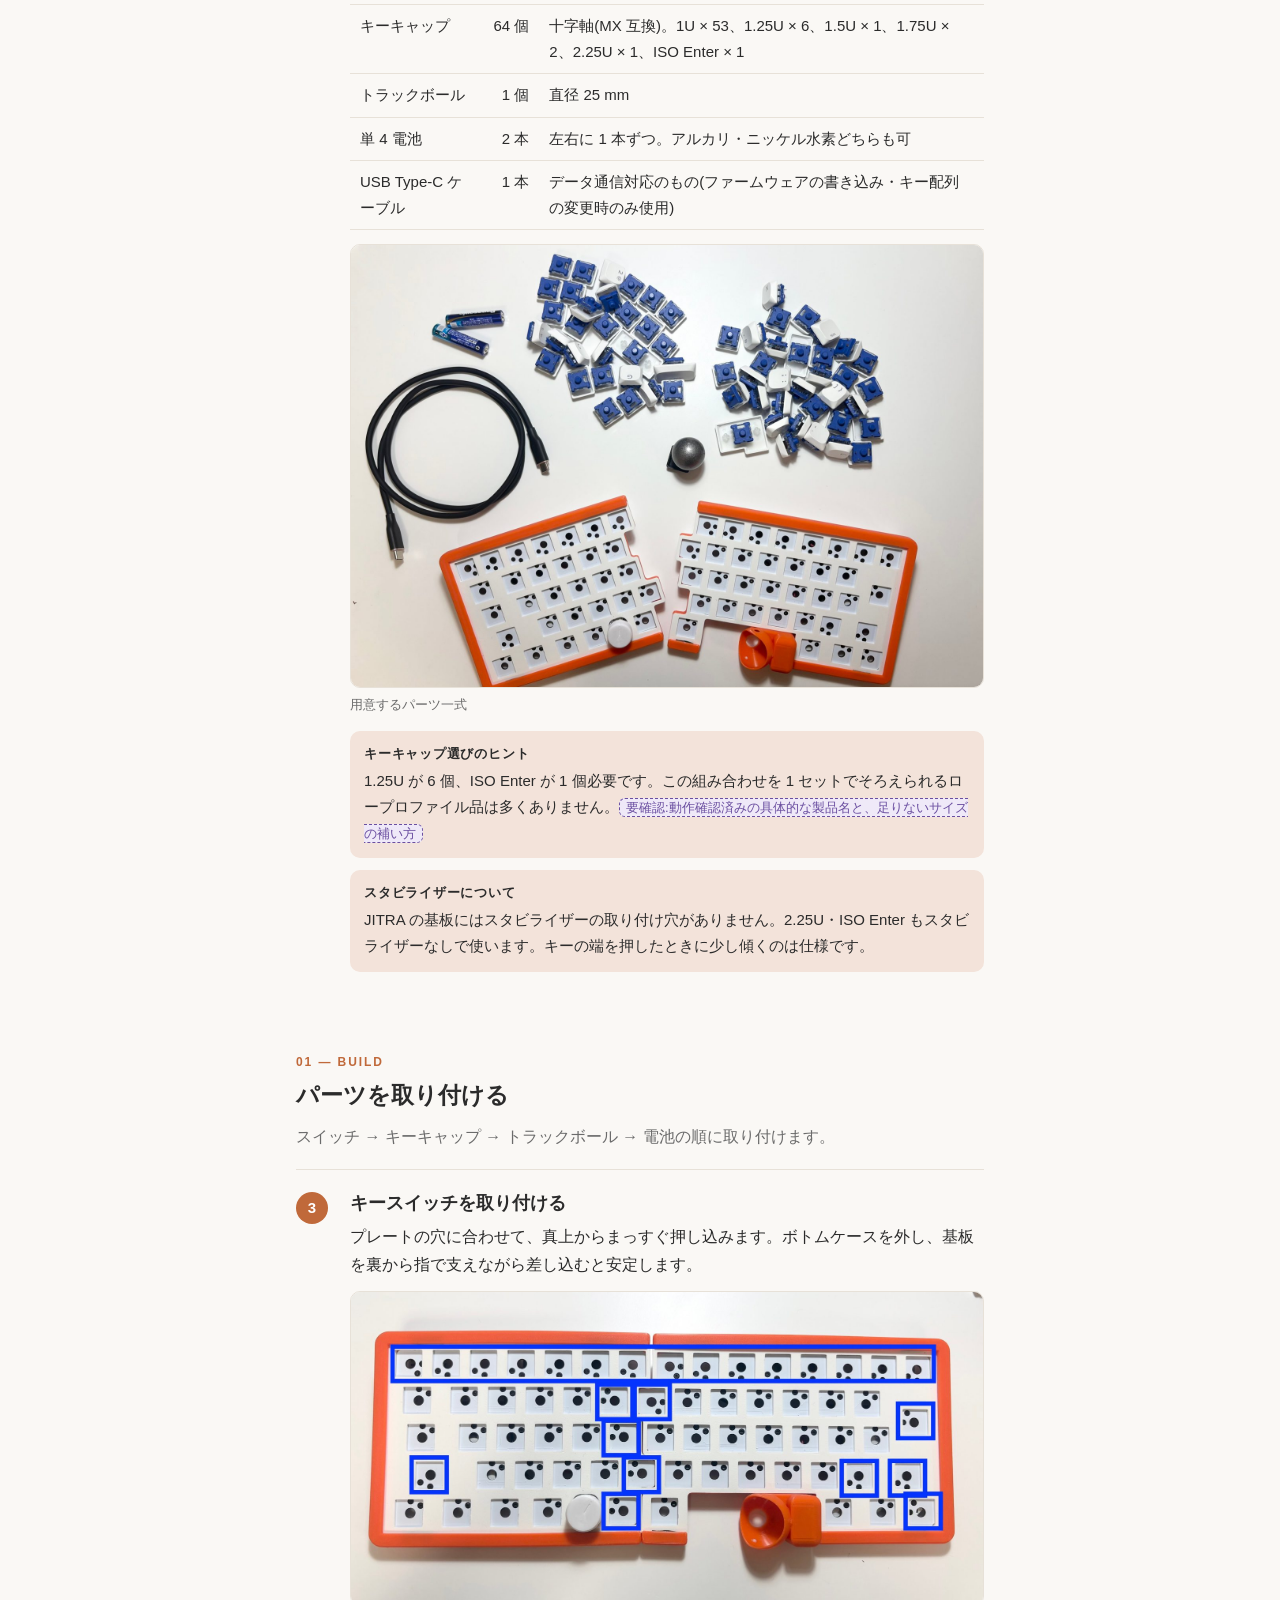
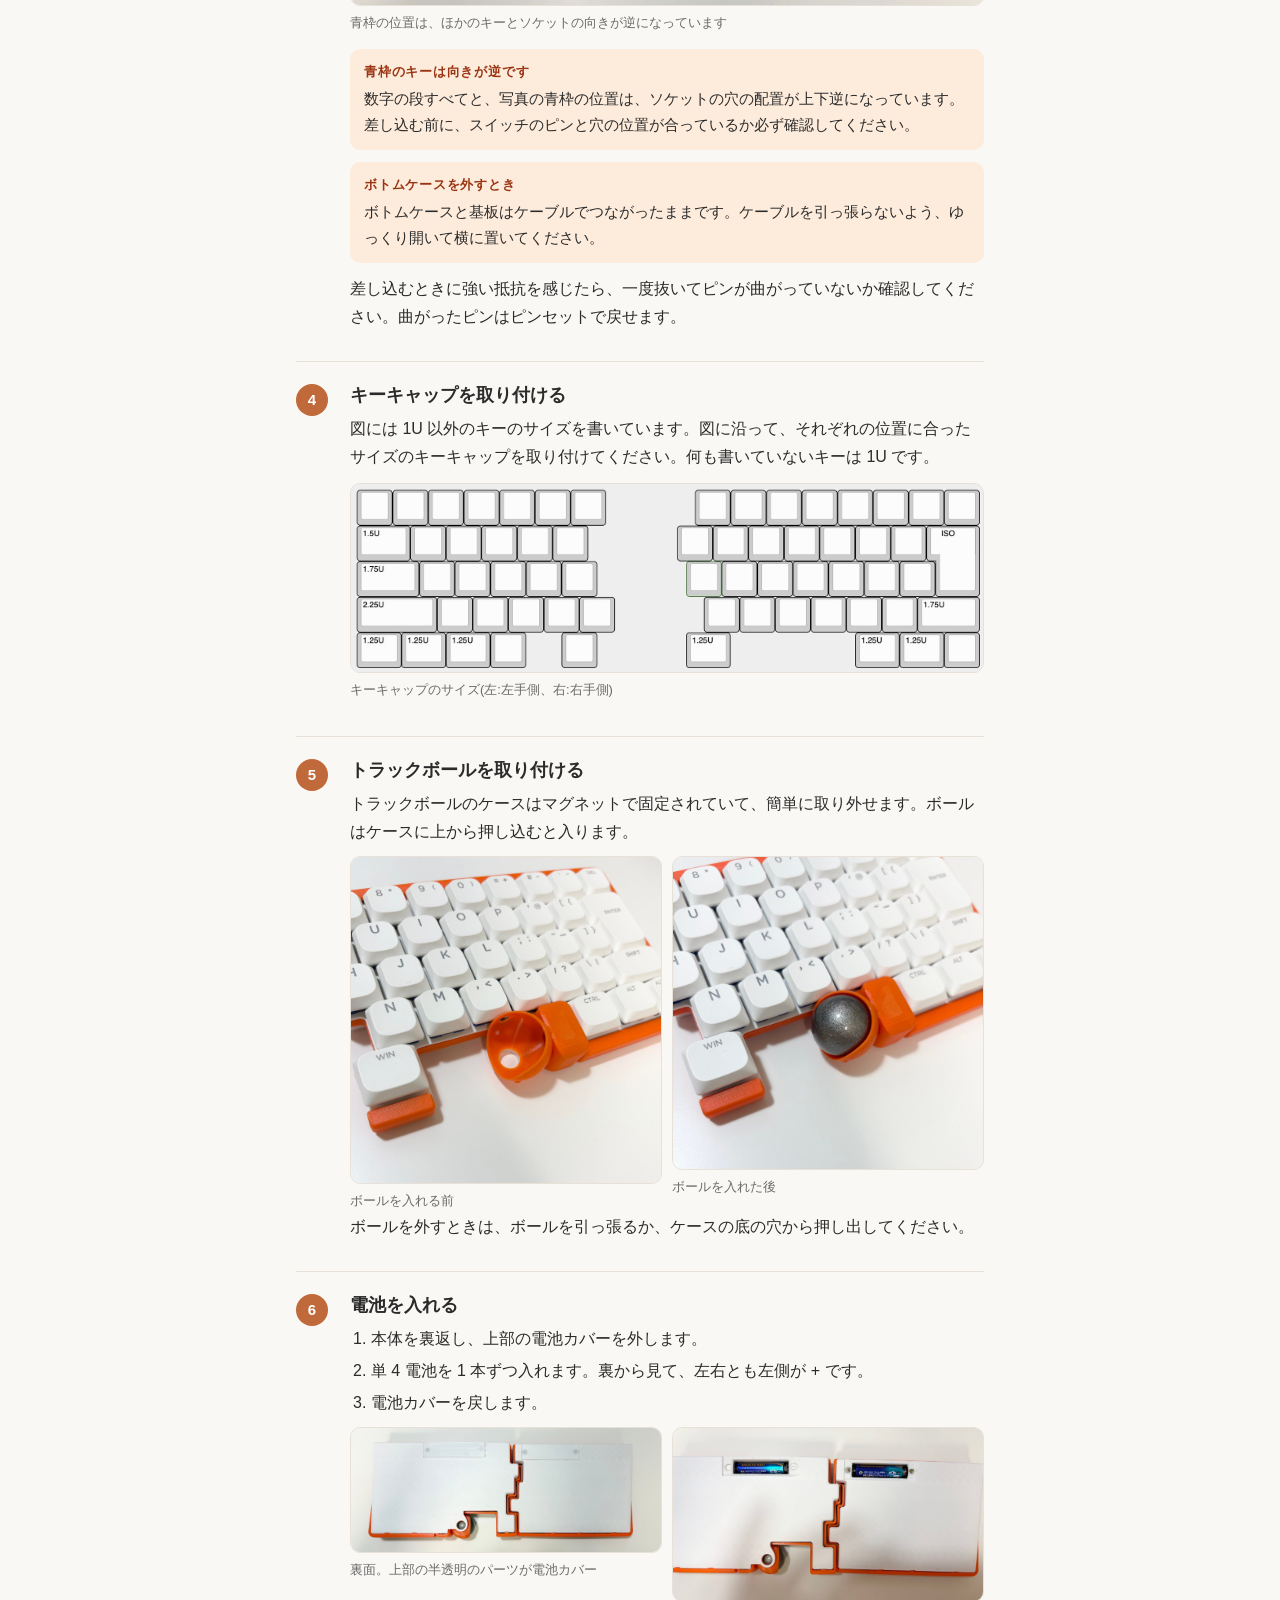
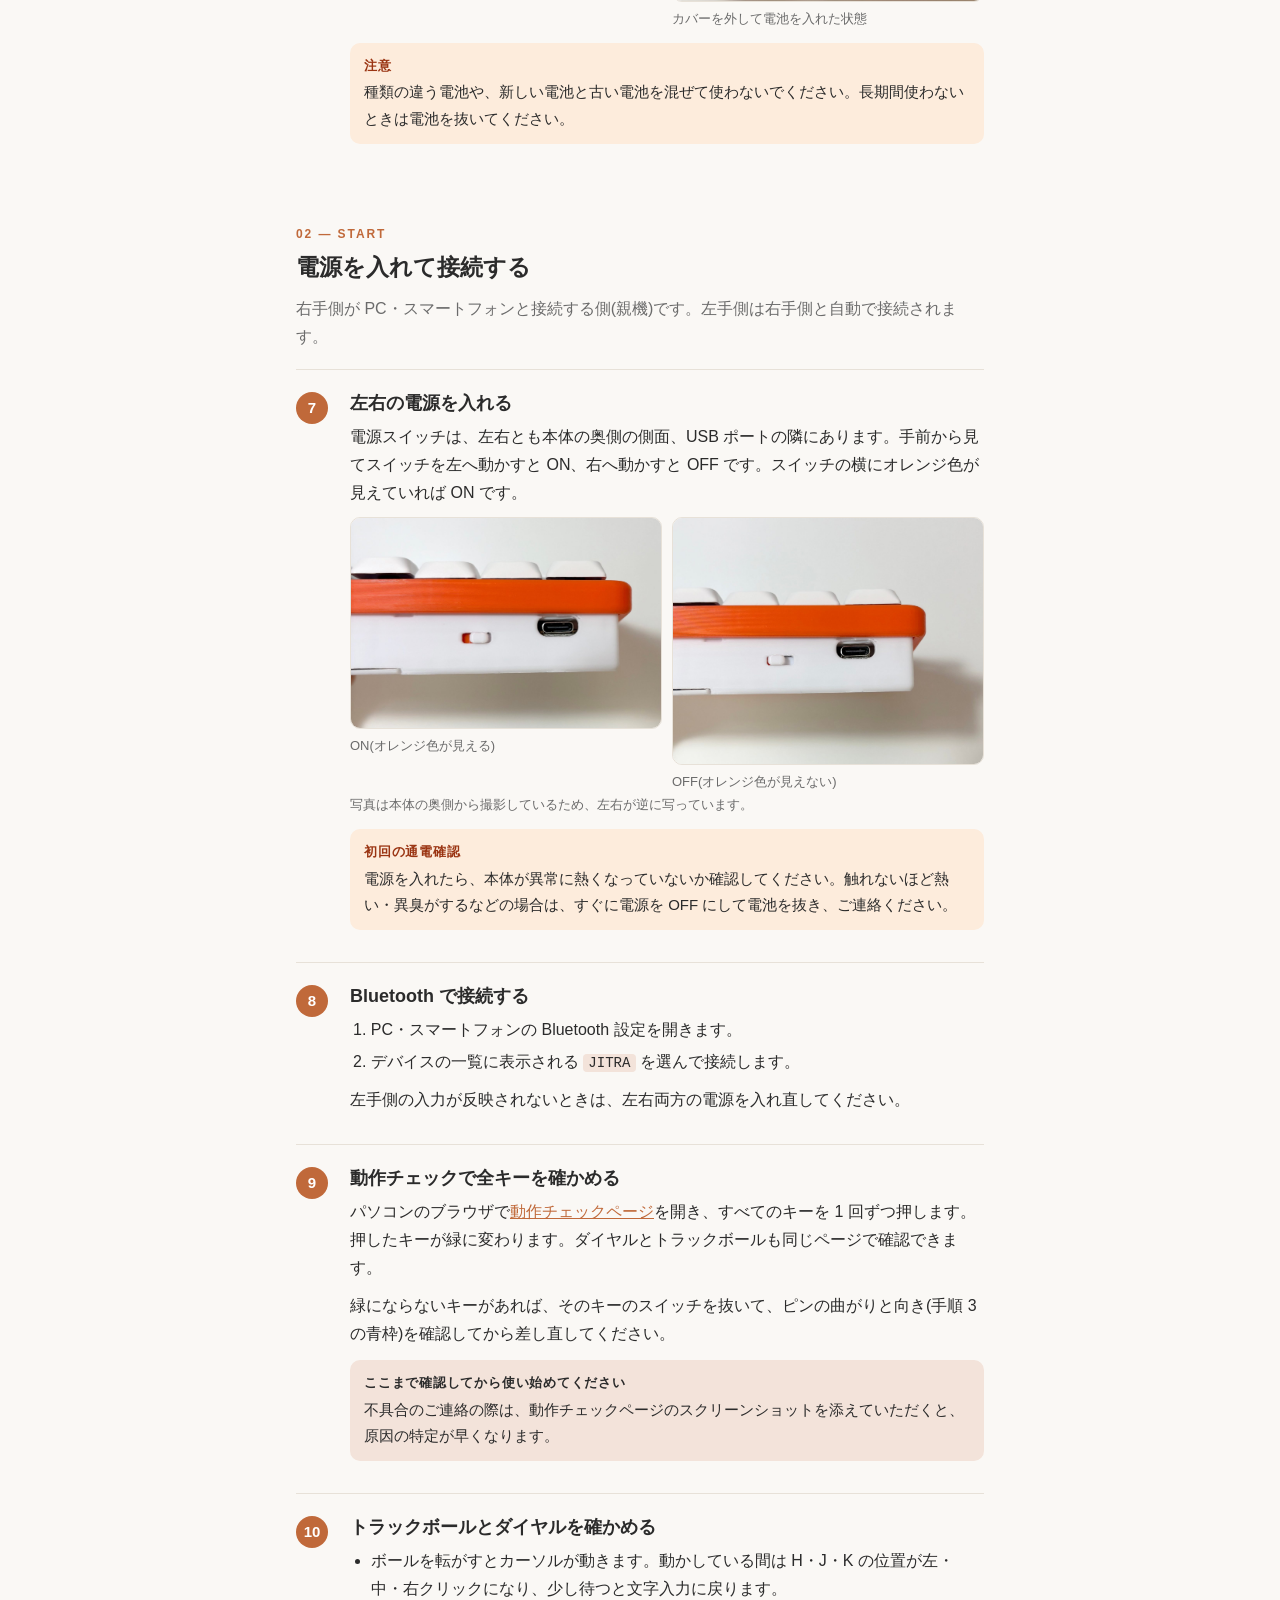
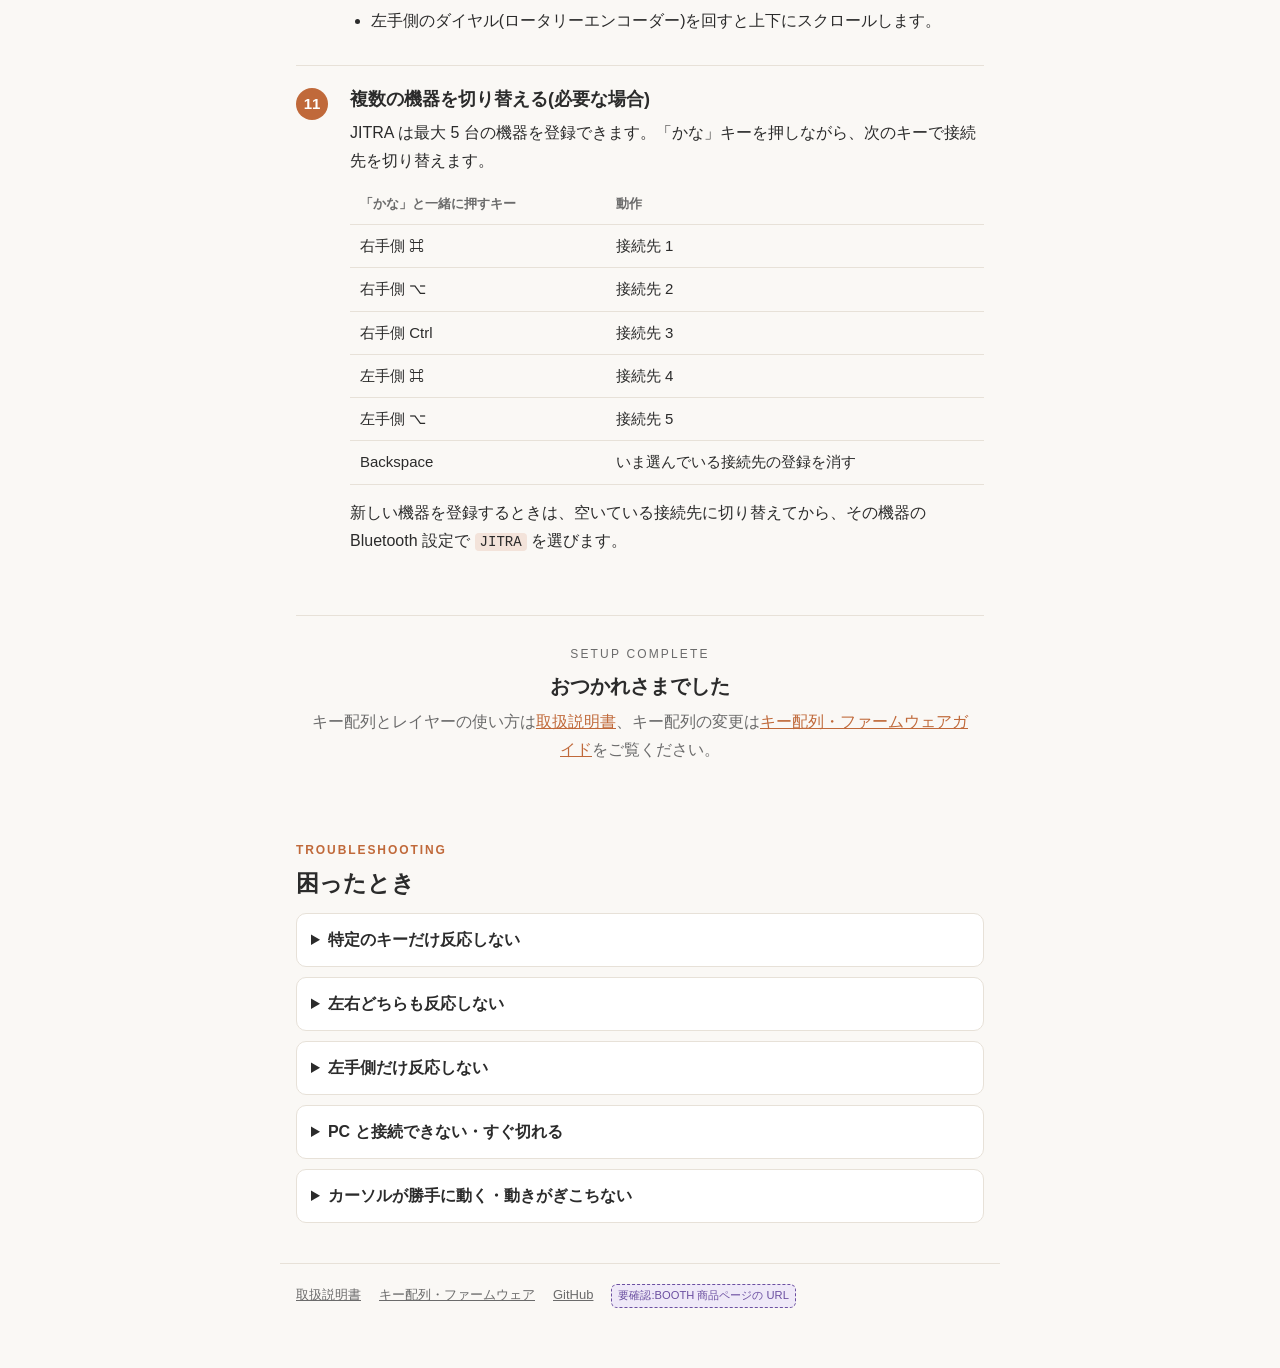
==== commit 99e12a19: "Guides: add key-test step; point manual to assembly and firmware guides - assembly.html: new step 9 " ====
--- a/docs/assembly.html
+++ b/docs/assembly.html
@@ -173,7 +173,6 @@
         <ol>
           <li>PC・スマートフォンの Bluetooth 設定を開きます。</li>
           <li>デバイスの一覧に表示される <code>JITRA</code> を選んで接続します。</li>
-          <li>メモ帳などで、左右両方のキーが入力できることを確認します。</li>
         </ol>
         <p>左手側の入力が反映されないときは、左右両方の電源を入れ直してください。</p>
       </div>
@@ -181,6 +180,19 @@
 
     <div class="step">
       <div class="n">9</div>
+      <div>
+        <h3>動作チェックで全キーを確かめる</h3>
+        <p>パソコンのブラウザで<a href="keytest.html">動作チェックページ</a>を開き、すべてのキーを 1 回ずつ押します。押したキーが緑に変わります。ダイヤルとトラックボールも同じページで確認できます。</p>
+        <p>緑にならないキーがあれば、そのキーのスイッチを抜いて、ピンの曲がりと向き(手順 3 の青枠)を確認してから差し直してください。</p>
+        <div class="note">
+          <strong>ここまで確認してから使い始めてください</strong>
+          <p>不具合のご連絡の際は、動作チェックページのスクリーンショットを添えていただくと、原因の特定が早くなります。</p>
+        </div>
+      </div>
+    </div>
+
+    <div class="step">
+      <div class="n">10</div>
       <div>
         <h3>トラックボールとダイヤルを確かめる</h3>
         <ul>
@@ -191,7 +203,7 @@
     </div>
 
     <div class="step">
-      <div class="n">10</div>
+      <div class="n">11</div>
       <div>
         <h3>複数の機器を切り替える(必要な場合)</h3>
         <p>JITRA は最大 5 台の機器を登録できます。「かな」キーを押しながら、次のキーで接続先を切り替えます。</p>
@@ -224,7 +236,7 @@
 
     <details>
       <summary>特定のキーだけ反応しない</summary>
-      <div><p>そのキーのスイッチを一度抜き、ピンが曲がっていないか、向きが合っているか(手順 3 の青枠)を確認してから差し直してください。ほかのキーのスイッチと入れ替えて、スイッチ側の不良かどうかを切り分けることもできます。</p></div>
+      <div><p><a href="keytest.html">動作チェックページ</a>で反応しないキーを確認し、そのキーのスイッチを一度抜き、ピンが曲がっていないか、向きが合っているか(手順 3 の青枠)を確認してから差し直してください。ほかのキーのスイッチと入れ替えて、スイッチ側の不良かどうかを切り分けることもできます。</p></div>
     </details>
     <details>
       <summary>左右どちらも反応しない</summary>
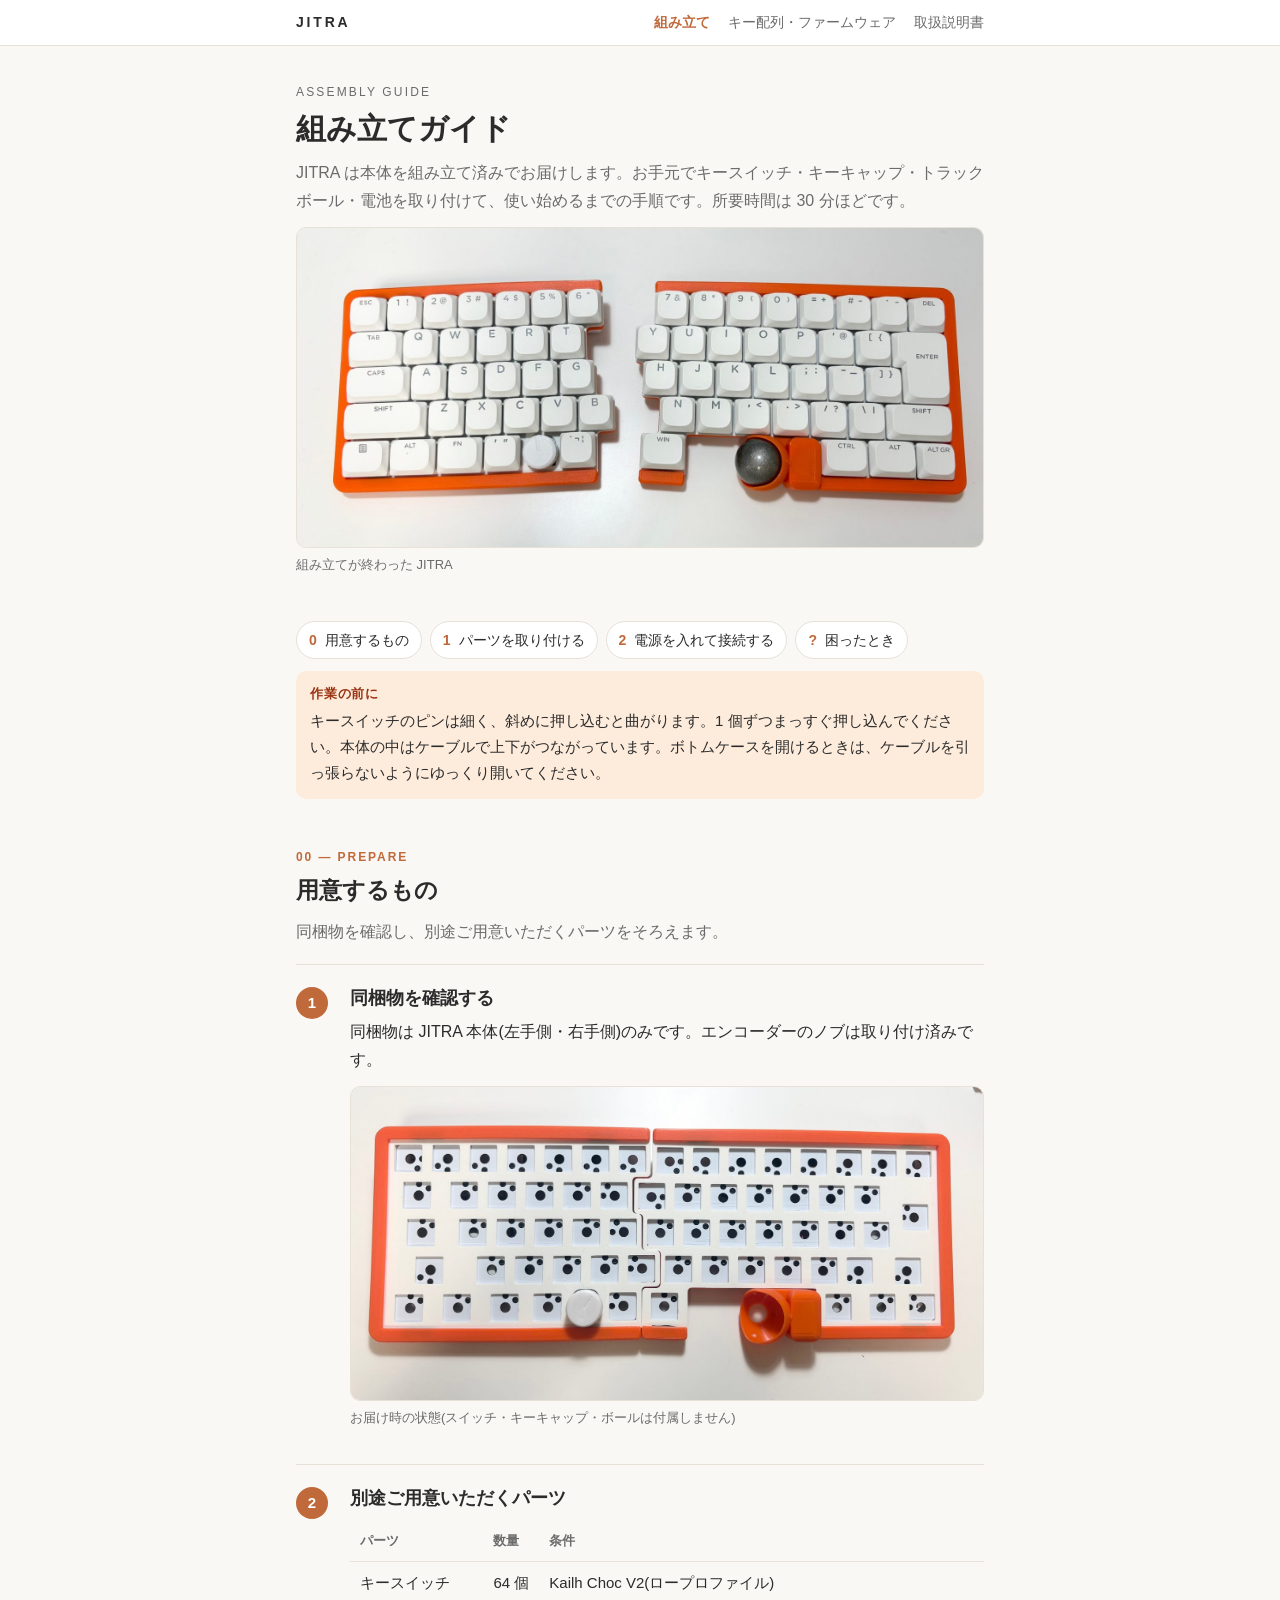
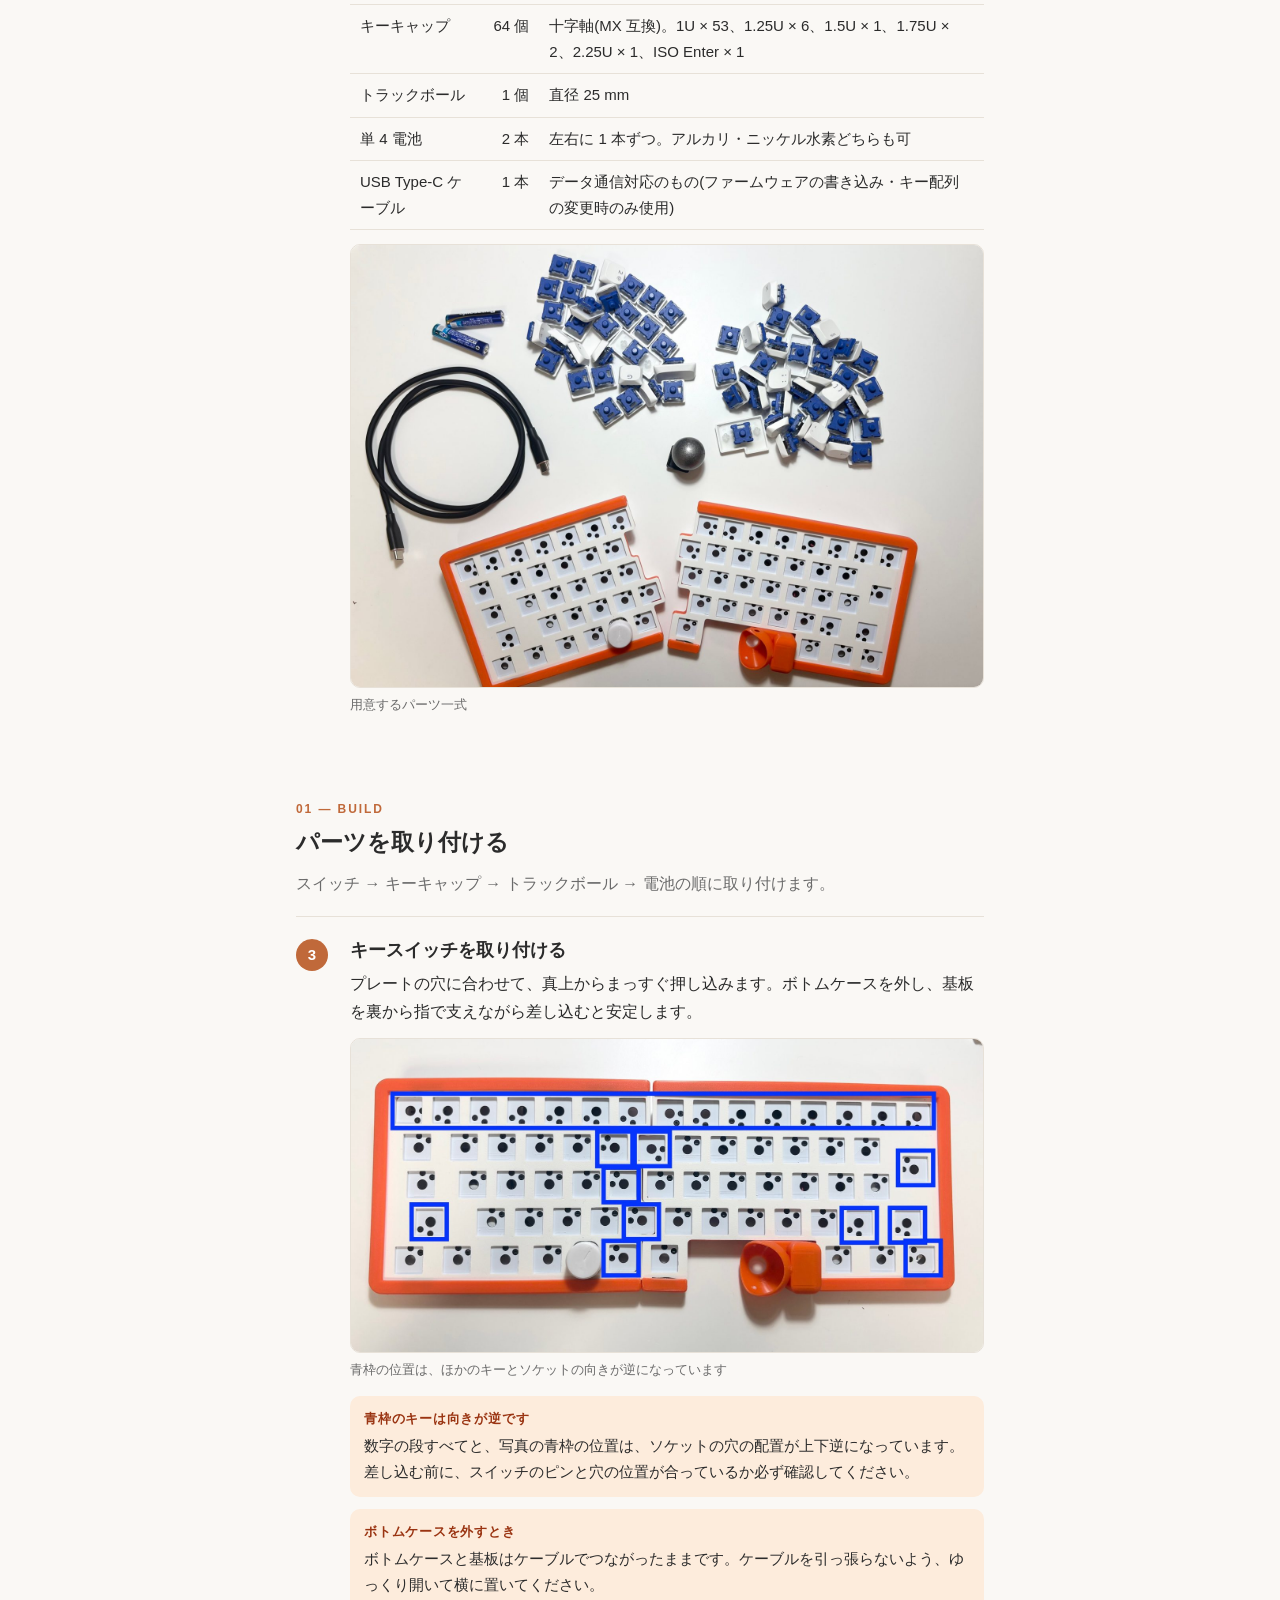
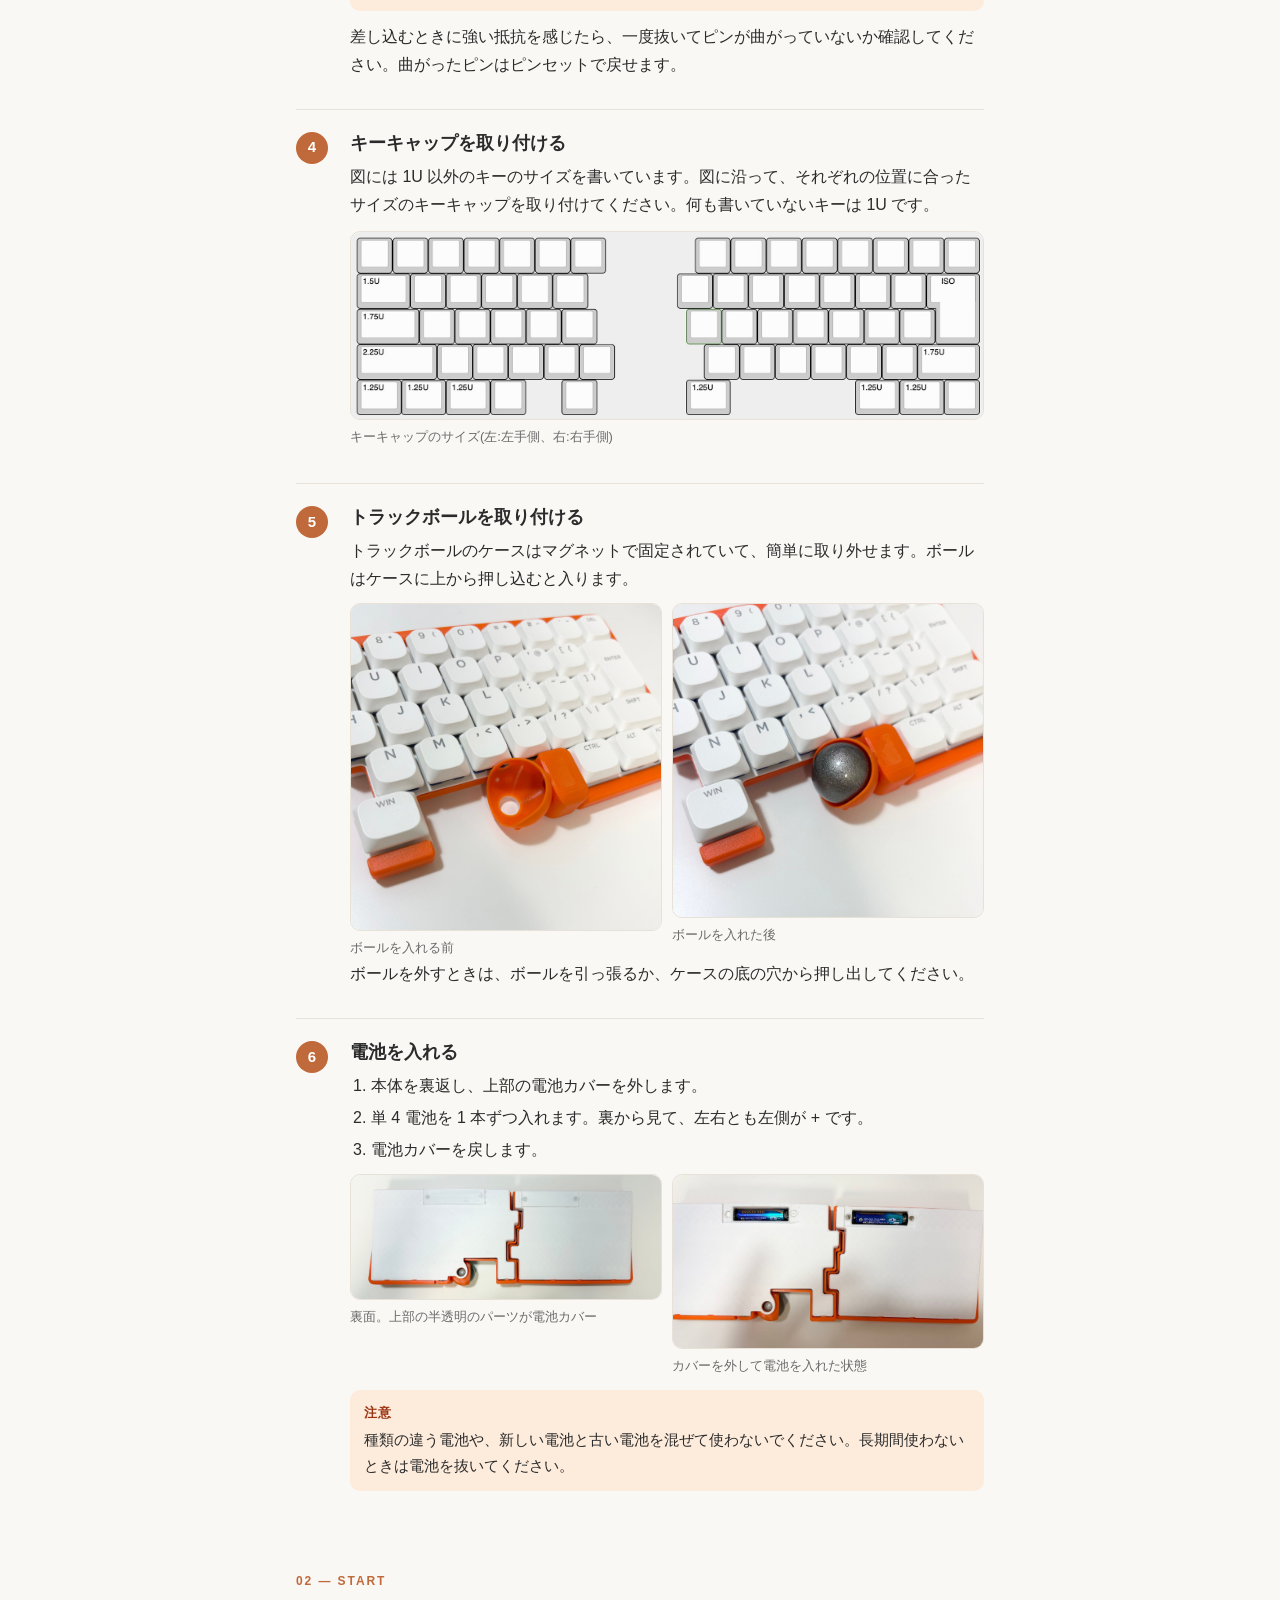
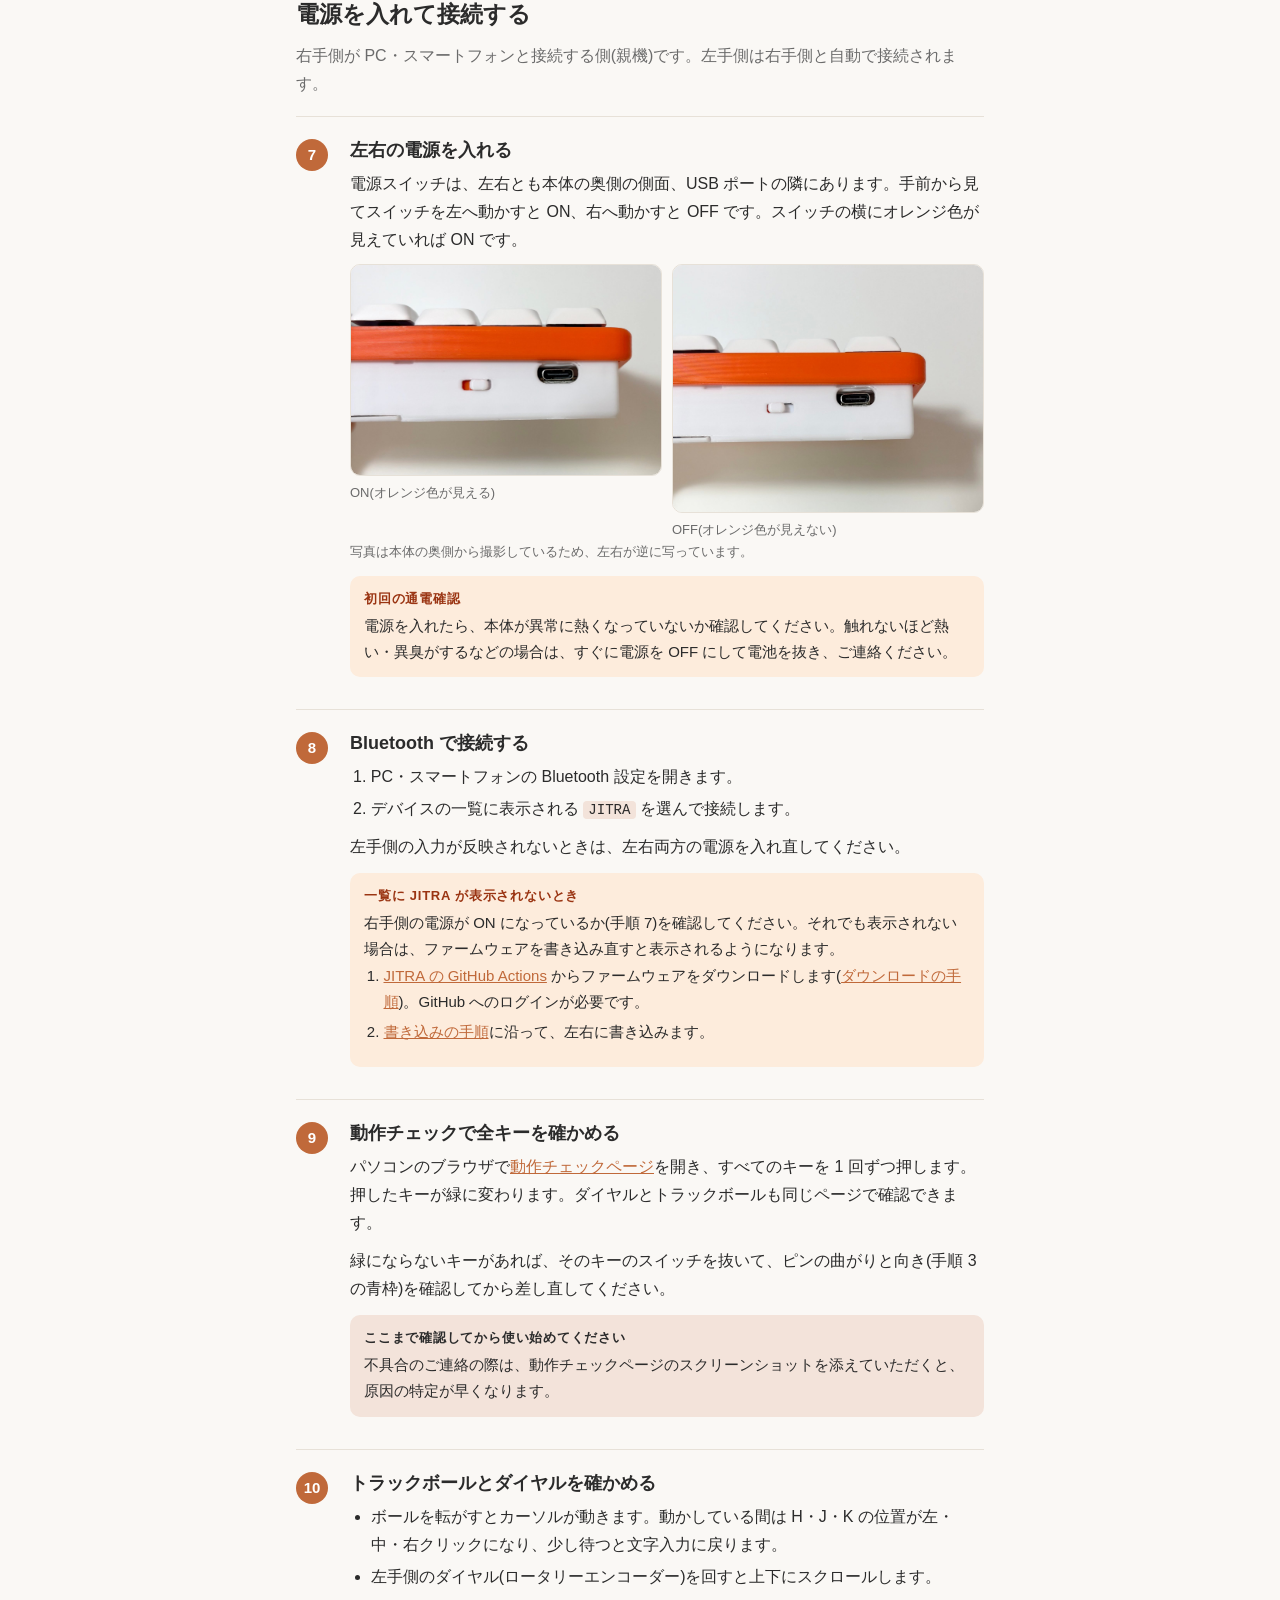
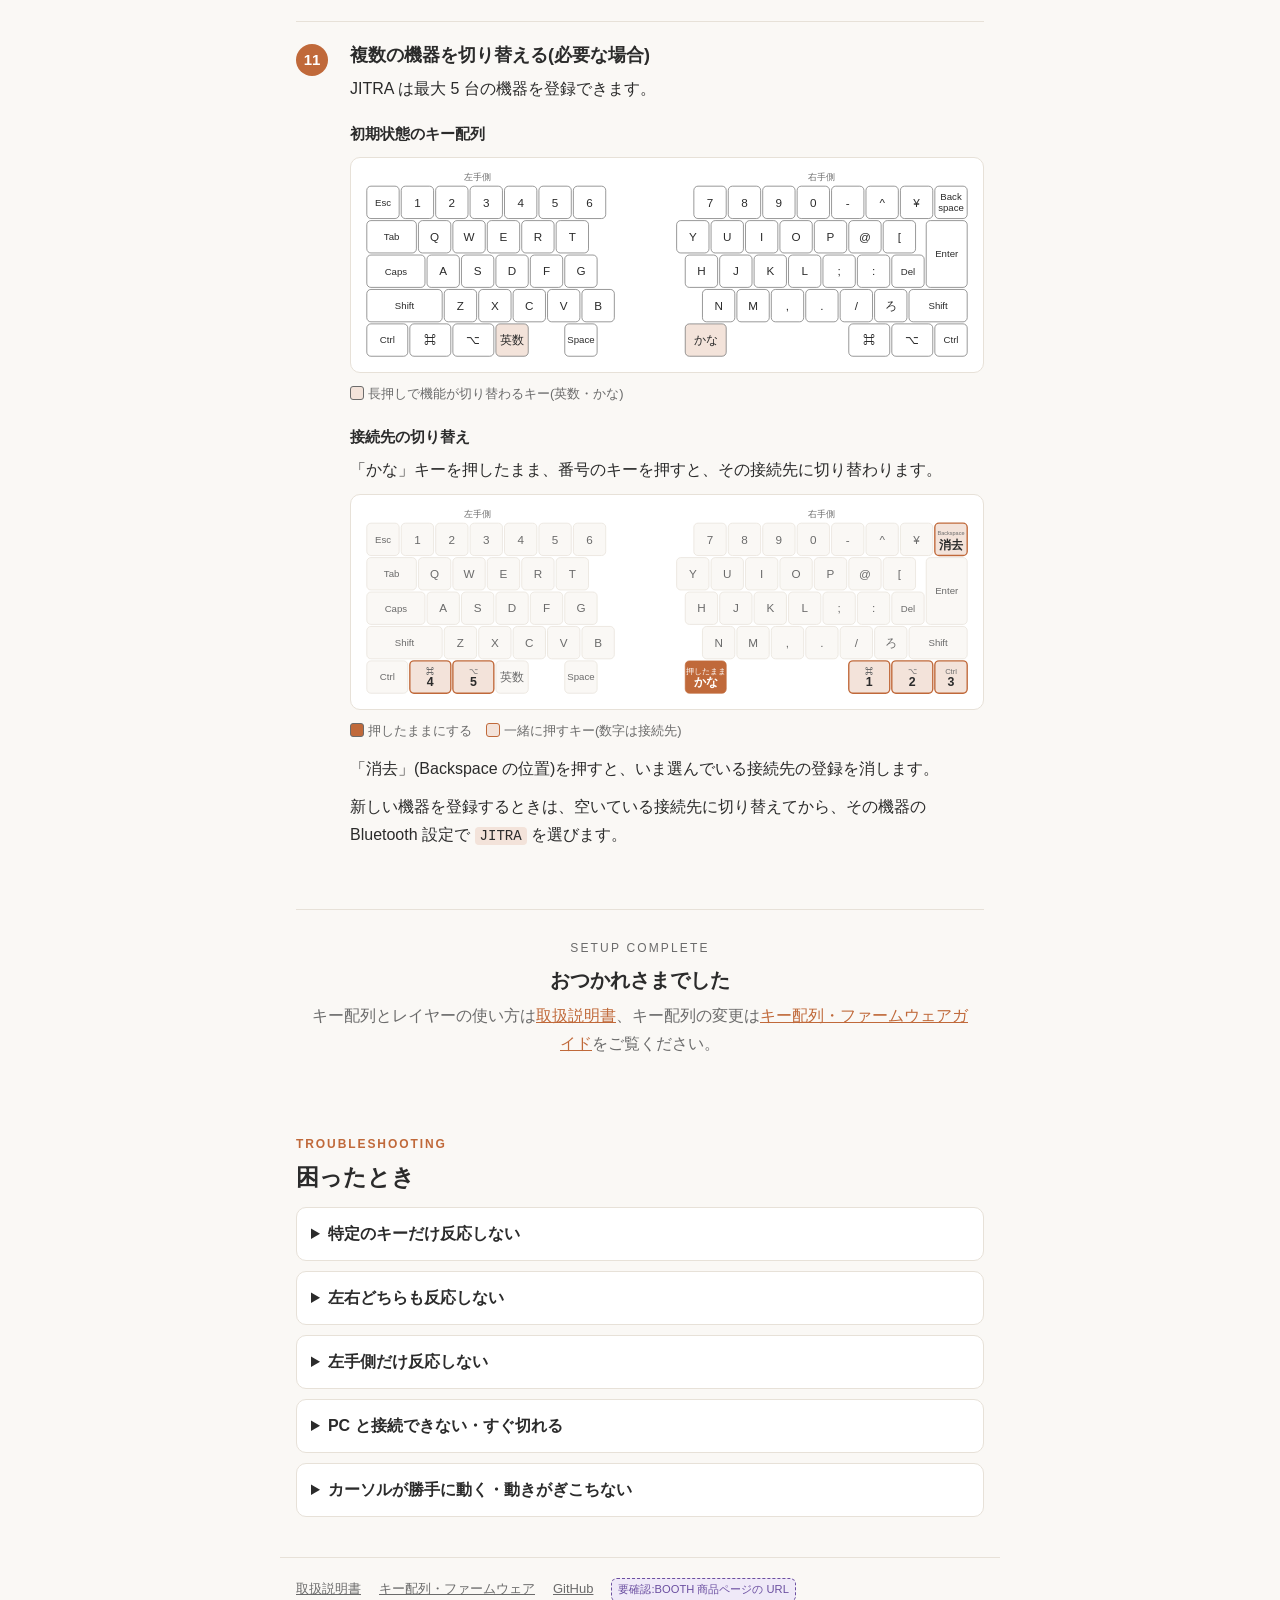
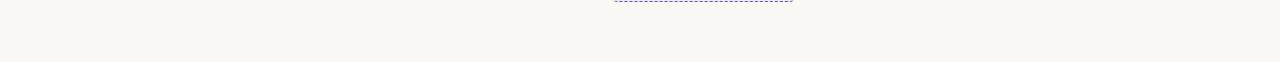
==== commit b8f164ab: "Guides: keymap diagrams, BT troubleshooting, nav bar on manual - assembly.html: drop keycap-hint and" ====
--- a/docs/assembly.html
+++ b/docs/assembly.html
@@ -64,14 +64,6 @@
           </tbody>
         </table></div>
         <figure data-img="assets/guide/a02-parts.jpg"><figcaption>用意するパーツ一式</figcaption></figure>
-        <div class="note">
-          <strong>キーキャップ選びのヒント</strong>
-          <p>1.25U が 6 個、ISO Enter が 1 個必要です。この組み合わせを 1 セットでそろえられるロープロファイル品は多くありません。<span class="todo">要確認:動作確認済みの具体的な製品名と、足りないサイズの補い方</span></p>
-        </div>
-        <div class="note">
-          <strong>スタビライザーについて</strong>
-          <p>JITRA の基板にはスタビライザーの取り付け穴がありません。2.25U・ISO Enter もスタビライザーなしで使います。キーの端を押したときに少し傾くのは仕様です。</p>
-        </div>
       </div>
     </div>
   </section>
@@ -175,6 +167,14 @@
           <li>デバイスの一覧に表示される <code>JITRA</code> を選んで接続します。</li>
         </ol>
         <p>左手側の入力が反映されないときは、左右両方の電源を入れ直してください。</p>
+        <div class="note warn">
+          <strong>一覧に JITRA が表示されないとき</strong>
+          <p>右手側の電源が ON になっているか(手順 7)を確認してください。それでも表示されない場合は、ファームウェアを書き込み直すと表示されるようになります。</p>
+          <ol>
+            <li><a href="https://github.com/fuku813-ui/zmk-config-JITRA/actions">JITRA の GitHub Actions</a> からファームウェアをダウンロードします(<a href="firmware.html#download">ダウンロードの手順</a>)。GitHub へのログインが必要です。</li>
+            <li><a href="firmware.html#flash">書き込みの手順</a>に沿って、左右に書き込みます。</li>
+          </ol>
+        </div>
       </div>
     </div>
 
@@ -206,18 +206,292 @@
       <div class="n">11</div>
       <div>
         <h3>複数の機器を切り替える(必要な場合)</h3>
-        <p>JITRA は最大 5 台の機器を登録できます。「かな」キーを押しながら、次のキーで接続先を切り替えます。</p>
-        <div class="tbl"><table>
-          <thead><tr><th>「かな」と一緒に押すキー</th><th>動作</th></tr></thead>
-          <tbody>
-            <tr><td>右手側 ⌘</td><td>接続先 1</td></tr>
-            <tr><td>右手側 ⌥</td><td>接続先 2</td></tr>
-            <tr><td>右手側 Ctrl</td><td>接続先 3</td></tr>
-            <tr><td>左手側 ⌘</td><td>接続先 4</td></tr>
-            <tr><td>左手側 ⌥</td><td>接続先 5</td></tr>
-            <tr><td>Backspace</td><td>いま選んでいる接続先の登録を消す</td></tr>
-          </tbody>
-        </table></div>
+        <p>JITRA は最大 5 台の機器を登録できます。</p>
+        <h4>初期状態のキー配列</h4>
+        <div class="kbdwrap">
+<svg class="kbd" viewBox="0 0 883 276" role="img" aria-label="JITRA の初期状態のキー配列(DEFAULT レイヤー)">
+<text x="166.5" y="15" font-size="13" class="side">左手側</text>
+<text x="666.5" y="15" font-size="13" class="side">右手側</text>
+<rect class="k " x="5.5" y="23.5" width="47" height="47" rx="6"/>
+<text x="29" y="52.0" font-size="14">Esc</text>
+<rect class="k " x="55.5" y="23.5" width="47" height="47" rx="6"/>
+<text x="79" y="53.1" font-size="17">1</text>
+<rect class="k " x="105.5" y="23.5" width="47" height="47" rx="6"/>
+<text x="129" y="53.1" font-size="17">2</text>
+<rect class="k " x="155.5" y="23.5" width="47" height="47" rx="6"/>
+<text x="179" y="53.1" font-size="17">3</text>
+<rect class="k " x="205.5" y="23.5" width="47" height="47" rx="6"/>
+<text x="229" y="53.1" font-size="17">4</text>
+<rect class="k " x="255.5" y="23.5" width="47" height="47" rx="6"/>
+<text x="279" y="53.1" font-size="17">5</text>
+<rect class="k " x="305.5" y="23.5" width="47" height="47" rx="6"/>
+<text x="329" y="53.1" font-size="17">6</text>
+<rect class="k " x="480.5" y="23.5" width="47" height="47" rx="6"/>
+<text x="504" y="53.1" font-size="17">7</text>
+<rect class="k " x="530.5" y="23.5" width="47" height="47" rx="6"/>
+<text x="554" y="53.1" font-size="17">8</text>
+<rect class="k " x="580.5" y="23.5" width="47" height="47" rx="6"/>
+<text x="604" y="53.1" font-size="17">9</text>
+<rect class="k " x="630.5" y="23.5" width="47" height="47" rx="6"/>
+<text x="654" y="53.1" font-size="17">0</text>
+<rect class="k " x="680.5" y="23.5" width="47" height="47" rx="6"/>
+<text x="704" y="53.1" font-size="17">-</text>
+<rect class="k " x="730.5" y="23.5" width="47" height="47" rx="6"/>
+<text x="754" y="53.1" font-size="17">^</text>
+<rect class="k " x="780.5" y="23.5" width="47" height="47" rx="6"/>
+<text x="804" y="53.1" font-size="17">¥</text>
+<rect class="k " x="830.5" y="23.5" width="47" height="47" rx="6"/>
+<text x="854" y="44.0" font-size="14">Back</text>
+<text x="854" y="60.1" font-size="14">space</text>
+<rect class="k " x="5.5" y="73.5" width="72" height="47" rx="6"/>
+<text x="41.5" y="102.0" font-size="14">Tab</text>
+<rect class="k " x="80.5" y="73.5" width="47" height="47" rx="6"/>
+<text x="104" y="103.1" font-size="17">Q</text>
+<rect class="k " x="130.5" y="73.5" width="47" height="47" rx="6"/>
+<text x="154" y="103.1" font-size="17">W</text>
+<rect class="k " x="180.5" y="73.5" width="47" height="47" rx="6"/>
+<text x="204" y="103.1" font-size="17">E</text>
+<rect class="k " x="230.5" y="73.5" width="47" height="47" rx="6"/>
+<text x="254" y="103.1" font-size="17">R</text>
+<rect class="k " x="280.5" y="73.5" width="47" height="47" rx="6"/>
+<text x="304" y="103.1" font-size="17">T</text>
+<rect class="k " x="455.5" y="73.5" width="47" height="47" rx="6"/>
+<text x="479" y="103.1" font-size="17">Y</text>
+<rect class="k " x="505.5" y="73.5" width="47" height="47" rx="6"/>
+<text x="529" y="103.1" font-size="17">U</text>
+<rect class="k " x="555.5" y="73.5" width="47" height="47" rx="6"/>
+<text x="579" y="103.1" font-size="17">I</text>
+<rect class="k " x="605.5" y="73.5" width="47" height="47" rx="6"/>
+<text x="629" y="103.1" font-size="17">O</text>
+<rect class="k " x="655.5" y="73.5" width="47" height="47" rx="6"/>
+<text x="679" y="103.1" font-size="17">P</text>
+<rect class="k " x="705.5" y="73.5" width="47" height="47" rx="6"/>
+<text x="729" y="103.1" font-size="17">@</text>
+<rect class="k " x="755.5" y="73.5" width="47" height="47" rx="6"/>
+<text x="779" y="103.1" font-size="17">[</text>
+<rect class="k " x="818" y="73.5" width="59.5" height="97" rx="6"/>
+<text x="847.75" y="127.0" font-size="14">Enter</text>
+<rect class="k " x="5.5" y="123.5" width="84.5" height="47" rx="6"/>
+<text x="47.75" y="152.0" font-size="14">Caps</text>
+<rect class="k " x="93" y="123.5" width="47" height="47" rx="6"/>
+<text x="116.5" y="153.1" font-size="17">A</text>
+<rect class="k " x="143" y="123.5" width="47" height="47" rx="6"/>
+<text x="166.5" y="153.1" font-size="17">S</text>
+<rect class="k " x="193" y="123.5" width="47" height="47" rx="6"/>
+<text x="216.5" y="153.1" font-size="17">D</text>
+<rect class="k " x="243" y="123.5" width="47" height="47" rx="6"/>
+<text x="266.5" y="153.1" font-size="17">F</text>
+<rect class="k " x="293" y="123.5" width="47" height="47" rx="6"/>
+<text x="316.5" y="153.1" font-size="17">G</text>
+<rect class="k " x="468" y="123.5" width="47" height="47" rx="6"/>
+<text x="491.5" y="153.1" font-size="17">H</text>
+<rect class="k " x="518" y="123.5" width="47" height="47" rx="6"/>
+<text x="541.5" y="153.1" font-size="17">J</text>
+<rect class="k " x="568" y="123.5" width="47" height="47" rx="6"/>
+<text x="591.5" y="153.1" font-size="17">K</text>
+<rect class="k " x="618" y="123.5" width="47" height="47" rx="6"/>
+<text x="641.5" y="153.1" font-size="17">L</text>
+<rect class="k " x="668" y="123.5" width="47" height="47" rx="6"/>
+<text x="691.5" y="153.1" font-size="17">;</text>
+<rect class="k " x="718" y="123.5" width="47" height="47" rx="6"/>
+<text x="741.5" y="153.1" font-size="17">:</text>
+<rect class="k " x="768" y="123.5" width="47" height="47" rx="6"/>
+<text x="791.5" y="152.0" font-size="14">Del</text>
+<rect class="k " x="5.5" y="173.5" width="109.5" height="47" rx="6"/>
+<text x="60.25" y="202.0" font-size="14">Shift</text>
+<rect class="k " x="118" y="173.5" width="47" height="47" rx="6"/>
+<text x="141.5" y="203.1" font-size="17">Z</text>
+<rect class="k " x="168" y="173.5" width="47" height="47" rx="6"/>
+<text x="191.5" y="203.1" font-size="17">X</text>
+<rect class="k " x="218" y="173.5" width="47" height="47" rx="6"/>
+<text x="241.5" y="203.1" font-size="17">C</text>
+<rect class="k " x="268" y="173.5" width="47" height="47" rx="6"/>
+<text x="291.5" y="203.1" font-size="17">V</text>
+<rect class="k " x="318" y="173.5" width="47" height="47" rx="6"/>
+<text x="341.5" y="203.1" font-size="17">B</text>
+<rect class="k " x="493" y="173.5" width="47" height="47" rx="6"/>
+<text x="516.5" y="203.1" font-size="17">N</text>
+<rect class="k " x="543" y="173.5" width="47" height="47" rx="6"/>
+<text x="566.5" y="203.1" font-size="17">M</text>
+<rect class="k " x="593" y="173.5" width="47" height="47" rx="6"/>
+<text x="616.5" y="203.1" font-size="17">,</text>
+<rect class="k " x="643" y="173.5" width="47" height="47" rx="6"/>
+<text x="666.5" y="203.1" font-size="17">.</text>
+<rect class="k " x="693" y="173.5" width="47" height="47" rx="6"/>
+<text x="716.5" y="203.1" font-size="17">/</text>
+<rect class="k " x="743" y="173.5" width="47" height="47" rx="6"/>
+<text x="766.5" y="203.1" font-size="17">ろ</text>
+<rect class="k " x="793" y="173.5" width="84.5" height="47" rx="6"/>
+<text x="835.25" y="202.0" font-size="14">Shift</text>
+<rect class="k " x="5.5" y="223.5" width="59.5" height="47" rx="6"/>
+<text x="35.25" y="252.0" font-size="14">Ctrl</text>
+<rect class="k " x="68" y="223.5" width="59.5" height="47" rx="6"/>
+<text x="97.75" y="253.1" font-size="17">⌘</text>
+<rect class="k " x="130.5" y="223.5" width="59.5" height="47" rx="6"/>
+<text x="160.25" y="253.1" font-size="17">⌥</text>
+<rect class="k lt" x="193" y="223.5" width="47" height="47" rx="6"/>
+<text x="216.5" y="253.1" font-size="17">英数</text>
+<rect class="k " x="293" y="223.5" width="47" height="47" rx="6"/>
+<text x="316.5" y="252.0" font-size="14">Space</text>
+<rect class="k lt" x="468" y="223.5" width="59.5" height="47" rx="6"/>
+<text x="497.75" y="253.1" font-size="17">かな</text>
+<rect class="k " x="705.5" y="223.5" width="59.5" height="47" rx="6"/>
+<text x="735.25" y="253.1" font-size="17">⌘</text>
+<rect class="k " x="768" y="223.5" width="59.5" height="47" rx="6"/>
+<text x="797.75" y="253.1" font-size="17">⌥</text>
+<rect class="k " x="830.5" y="223.5" width="47" height="47" rx="6"/>
+<text x="854" y="252.0" font-size="14">Ctrl</text>
+</svg>
+        </div>
+        <div class="legend"><span><i style="background:var(--accent-soft)"></i>長押しで機能が切り替わるキー(英数・かな)</span></div>
+        <h4>接続先の切り替え</h4>
+        <p>「かな」キーを押したまま、番号のキーを押すと、その接続先に切り替わります。</p>
+        <div class="kbdwrap">
+<svg class="kbd" viewBox="0 0 883 276" role="img" aria-label="「かな」を押したまま、右手側の ⌘ で接続先 1、右手側の ⌥ で 2、右手側の Ctrl で 3、左手側の ⌘ で 4、左手側の ⌥ で 5、Backspace でいまの接続先の登録を消去">
+<text x="166.5" y="15" font-size="13" class="side">左手側</text>
+<text x="666.5" y="15" font-size="13" class="side">右手側</text>
+<rect class="k dim" x="5.5" y="23.5" width="47" height="47" rx="6"/>
+<text x="29" y="52.0" font-size="14" class="dim">Esc</text>
+<rect class="k dim" x="55.5" y="23.5" width="47" height="47" rx="6"/>
+<text x="79" y="53.1" font-size="17" class="dim">1</text>
+<rect class="k dim" x="105.5" y="23.5" width="47" height="47" rx="6"/>
+<text x="129" y="53.1" font-size="17" class="dim">2</text>
+<rect class="k dim" x="155.5" y="23.5" width="47" height="47" rx="6"/>
+<text x="179" y="53.1" font-size="17" class="dim">3</text>
+<rect class="k dim" x="205.5" y="23.5" width="47" height="47" rx="6"/>
+<text x="229" y="53.1" font-size="17" class="dim">4</text>
+<rect class="k dim" x="255.5" y="23.5" width="47" height="47" rx="6"/>
+<text x="279" y="53.1" font-size="17" class="dim">5</text>
+<rect class="k dim" x="305.5" y="23.5" width="47" height="47" rx="6"/>
+<text x="329" y="53.1" font-size="17" class="dim">6</text>
+<rect class="k dim" x="480.5" y="23.5" width="47" height="47" rx="6"/>
+<text x="504" y="53.1" font-size="17" class="dim">7</text>
+<rect class="k dim" x="530.5" y="23.5" width="47" height="47" rx="6"/>
+<text x="554" y="53.1" font-size="17" class="dim">8</text>
+<rect class="k dim" x="580.5" y="23.5" width="47" height="47" rx="6"/>
+<text x="604" y="53.1" font-size="17" class="dim">9</text>
+<rect class="k dim" x="630.5" y="23.5" width="47" height="47" rx="6"/>
+<text x="654" y="53.1" font-size="17" class="dim">0</text>
+<rect class="k dim" x="680.5" y="23.5" width="47" height="47" rx="6"/>
+<text x="704" y="53.1" font-size="17" class="dim">-</text>
+<rect class="k dim" x="730.5" y="23.5" width="47" height="47" rx="6"/>
+<text x="754" y="53.1" font-size="17" class="dim">^</text>
+<rect class="k dim" x="780.5" y="23.5" width="47" height="47" rx="6"/>
+<text x="804" y="53.1" font-size="17" class="dim">¥</text>
+<rect class="k hit" x="830.5" y="23.5" width="47" height="47" rx="6"/>
+<text x="854" y="40.9" font-size="8" class="sub">Backspace</text>
+<text x="854" y="60.5" font-size="18" class="b">消去</text>
+<rect class="k dim" x="5.5" y="73.5" width="72" height="47" rx="6"/>
+<text x="41.5" y="102.0" font-size="14" class="dim">Tab</text>
+<rect class="k dim" x="80.5" y="73.5" width="47" height="47" rx="6"/>
+<text x="104" y="103.1" font-size="17" class="dim">Q</text>
+<rect class="k dim" x="130.5" y="73.5" width="47" height="47" rx="6"/>
+<text x="154" y="103.1" font-size="17" class="dim">W</text>
+<rect class="k dim" x="180.5" y="73.5" width="47" height="47" rx="6"/>
+<text x="204" y="103.1" font-size="17" class="dim">E</text>
+<rect class="k dim" x="230.5" y="73.5" width="47" height="47" rx="6"/>
+<text x="254" y="103.1" font-size="17" class="dim">R</text>
+<rect class="k dim" x="280.5" y="73.5" width="47" height="47" rx="6"/>
+<text x="304" y="103.1" font-size="17" class="dim">T</text>
+<rect class="k dim" x="455.5" y="73.5" width="47" height="47" rx="6"/>
+<text x="479" y="103.1" font-size="17" class="dim">Y</text>
+<rect class="k dim" x="505.5" y="73.5" width="47" height="47" rx="6"/>
+<text x="529" y="103.1" font-size="17" class="dim">U</text>
+<rect class="k dim" x="555.5" y="73.5" width="47" height="47" rx="6"/>
+<text x="579" y="103.1" font-size="17" class="dim">I</text>
+<rect class="k dim" x="605.5" y="73.5" width="47" height="47" rx="6"/>
+<text x="629" y="103.1" font-size="17" class="dim">O</text>
+<rect class="k dim" x="655.5" y="73.5" width="47" height="47" rx="6"/>
+<text x="679" y="103.1" font-size="17" class="dim">P</text>
+<rect class="k dim" x="705.5" y="73.5" width="47" height="47" rx="6"/>
+<text x="729" y="103.1" font-size="17" class="dim">@</text>
+<rect class="k dim" x="755.5" y="73.5" width="47" height="47" rx="6"/>
+<text x="779" y="103.1" font-size="17" class="dim">[</text>
+<rect class="k dim" x="818" y="73.5" width="59.5" height="97" rx="6"/>
+<text x="847.75" y="127.0" font-size="14" class="dim">Enter</text>
+<rect class="k dim" x="5.5" y="123.5" width="84.5" height="47" rx="6"/>
+<text x="47.75" y="152.0" font-size="14" class="dim">Caps</text>
+<rect class="k dim" x="93" y="123.5" width="47" height="47" rx="6"/>
+<text x="116.5" y="153.1" font-size="17" class="dim">A</text>
+<rect class="k dim" x="143" y="123.5" width="47" height="47" rx="6"/>
+<text x="166.5" y="153.1" font-size="17" class="dim">S</text>
+<rect class="k dim" x="193" y="123.5" width="47" height="47" rx="6"/>
+<text x="216.5" y="153.1" font-size="17" class="dim">D</text>
+<rect class="k dim" x="243" y="123.5" width="47" height="47" rx="6"/>
+<text x="266.5" y="153.1" font-size="17" class="dim">F</text>
+<rect class="k dim" x="293" y="123.5" width="47" height="47" rx="6"/>
+<text x="316.5" y="153.1" font-size="17" class="dim">G</text>
+<rect class="k dim" x="468" y="123.5" width="47" height="47" rx="6"/>
+<text x="491.5" y="153.1" font-size="17" class="dim">H</text>
+<rect class="k dim" x="518" y="123.5" width="47" height="47" rx="6"/>
+<text x="541.5" y="153.1" font-size="17" class="dim">J</text>
+<rect class="k dim" x="568" y="123.5" width="47" height="47" rx="6"/>
+<text x="591.5" y="153.1" font-size="17" class="dim">K</text>
+<rect class="k dim" x="618" y="123.5" width="47" height="47" rx="6"/>
+<text x="641.5" y="153.1" font-size="17" class="dim">L</text>
+<rect class="k dim" x="668" y="123.5" width="47" height="47" rx="6"/>
+<text x="691.5" y="153.1" font-size="17" class="dim">;</text>
+<rect class="k dim" x="718" y="123.5" width="47" height="47" rx="6"/>
+<text x="741.5" y="153.1" font-size="17" class="dim">:</text>
+<rect class="k dim" x="768" y="123.5" width="47" height="47" rx="6"/>
+<text x="791.5" y="152.0" font-size="14" class="dim">Del</text>
+<rect class="k dim" x="5.5" y="173.5" width="109.5" height="47" rx="6"/>
+<text x="60.25" y="202.0" font-size="14" class="dim">Shift</text>
+<rect class="k dim" x="118" y="173.5" width="47" height="47" rx="6"/>
+<text x="141.5" y="203.1" font-size="17" class="dim">Z</text>
+<rect class="k dim" x="168" y="173.5" width="47" height="47" rx="6"/>
+<text x="191.5" y="203.1" font-size="17" class="dim">X</text>
+<rect class="k dim" x="218" y="173.5" width="47" height="47" rx="6"/>
+<text x="241.5" y="203.1" font-size="17" class="dim">C</text>
+<rect class="k dim" x="268" y="173.5" width="47" height="47" rx="6"/>
+<text x="291.5" y="203.1" font-size="17" class="dim">V</text>
+<rect class="k dim" x="318" y="173.5" width="47" height="47" rx="6"/>
+<text x="341.5" y="203.1" font-size="17" class="dim">B</text>
+<rect class="k dim" x="493" y="173.5" width="47" height="47" rx="6"/>
+<text x="516.5" y="203.1" font-size="17" class="dim">N</text>
+<rect class="k dim" x="543" y="173.5" width="47" height="47" rx="6"/>
+<text x="566.5" y="203.1" font-size="17" class="dim">M</text>
+<rect class="k dim" x="593" y="173.5" width="47" height="47" rx="6"/>
+<text x="616.5" y="203.1" font-size="17" class="dim">,</text>
+<rect class="k dim" x="643" y="173.5" width="47" height="47" rx="6"/>
+<text x="666.5" y="203.1" font-size="17" class="dim">.</text>
+<rect class="k dim" x="693" y="173.5" width="47" height="47" rx="6"/>
+<text x="716.5" y="203.1" font-size="17" class="dim">/</text>
+<rect class="k dim" x="743" y="173.5" width="47" height="47" rx="6"/>
+<text x="766.5" y="203.1" font-size="17" class="dim">ろ</text>
+<rect class="k dim" x="793" y="173.5" width="84.5" height="47" rx="6"/>
+<text x="835.25" y="202.0" font-size="14" class="dim">Shift</text>
+<rect class="k dim" x="5.5" y="223.5" width="59.5" height="47" rx="6"/>
+<text x="35.25" y="252.0" font-size="14" class="dim">Ctrl</text>
+<rect class="k hit" x="68" y="223.5" width="59.5" height="47" rx="6"/>
+<text x="97.75" y="242.0" font-size="11" class="sub">⌘</text>
+<text x="97.75" y="260.5" font-size="18" class="b">4</text>
+<rect class="k hit" x="130.5" y="223.5" width="59.5" height="47" rx="6"/>
+<text x="160.25" y="242.0" font-size="11" class="sub">⌥</text>
+<text x="160.25" y="260.5" font-size="18" class="b">5</text>
+<rect class="k dim" x="193" y="223.5" width="47" height="47" rx="6"/>
+<text x="216.5" y="253.1" font-size="17" class="dim">英数</text>
+<rect class="k dim" x="293" y="223.5" width="47" height="47" rx="6"/>
+<text x="316.5" y="252.0" font-size="14" class="dim">Space</text>
+<rect class="k hold" x="468" y="223.5" width="59.5" height="47" rx="6"/>
+<text x="497.75" y="242.0" font-size="11" class="inv">押したまま</text>
+<text x="497.75" y="260.5" font-size="18" class="inv b">かな</text>
+<rect class="k hit" x="705.5" y="223.5" width="59.5" height="47" rx="6"/>
+<text x="735.25" y="242.0" font-size="11" class="sub">⌘</text>
+<text x="735.25" y="260.5" font-size="18" class="b">1</text>
+<rect class="k hit" x="768" y="223.5" width="59.5" height="47" rx="6"/>
+<text x="797.75" y="242.0" font-size="11" class="sub">⌥</text>
+<text x="797.75" y="260.5" font-size="18" class="b">2</text>
+<rect class="k hit" x="830.5" y="223.5" width="47" height="47" rx="6"/>
+<text x="854" y="242.0" font-size="11" class="sub">Ctrl</text>
+<text x="854" y="260.5" font-size="18" class="b">3</text>
+</svg>
+        </div>
+        <div class="legend">
+          <span><i style="background:var(--accent)"></i>押したままにする</span>
+          <span><i style="background:var(--accent-soft);border-color:var(--accent)"></i>一緒に押すキー(数字は接続先)</span>
+        </div>
+        <p>「消去」(Backspace の位置)を押すと、いま選んでいる接続先の登録を消します。</p>
         <p>新しい機器を登録するときは、空いている接続先に切り替えてから、その機器の Bluetooth 設定で <code>JITRA</code> を選びます。</p>
       </div>
     </div>
--- a/docs/guide.css
+++ b/docs/guide.css
@@ -123,3 +123,14 @@
 footer { max-width: 720px; margin: 40px auto 0; padding: 20px 16px 0; border-top: 1px solid var(--line); font-size: 13px; color: var(--muted); display: flex; flex-wrap: wrap; gap: 6px 18px; }
 footer a { color: var(--muted); }
 .done .eyebrow { font-size: 12px; letter-spacing: 0.18em; color: var(--muted); text-transform: uppercase; margin: 0; }
+figure.fit img { width: auto; max-width: 100%; }
+.step h4 { margin: 18px 0 6px; font-size: 15px; }
+svg.kbd .k { fill: var(--k1); }
+svg.kbd .k.lt, svg.kbd .k.hit { fill: var(--accent-soft); }
+svg.kbd .k.hit { stroke: var(--accent); stroke-width: 2; }
+svg.kbd .k.hold { fill: var(--accent); stroke: var(--accent); }
+svg.kbd .k.dim { fill: var(--bg); stroke: var(--line); }
+svg.kbd text.dim, svg.kbd text.sub, svg.kbd text.side { fill: var(--muted); }
+svg.kbd text.inv { fill: var(--card); }
+svg.kbd text.b { font-weight: 700; }
+.legend { margin-bottom: 12px; }
